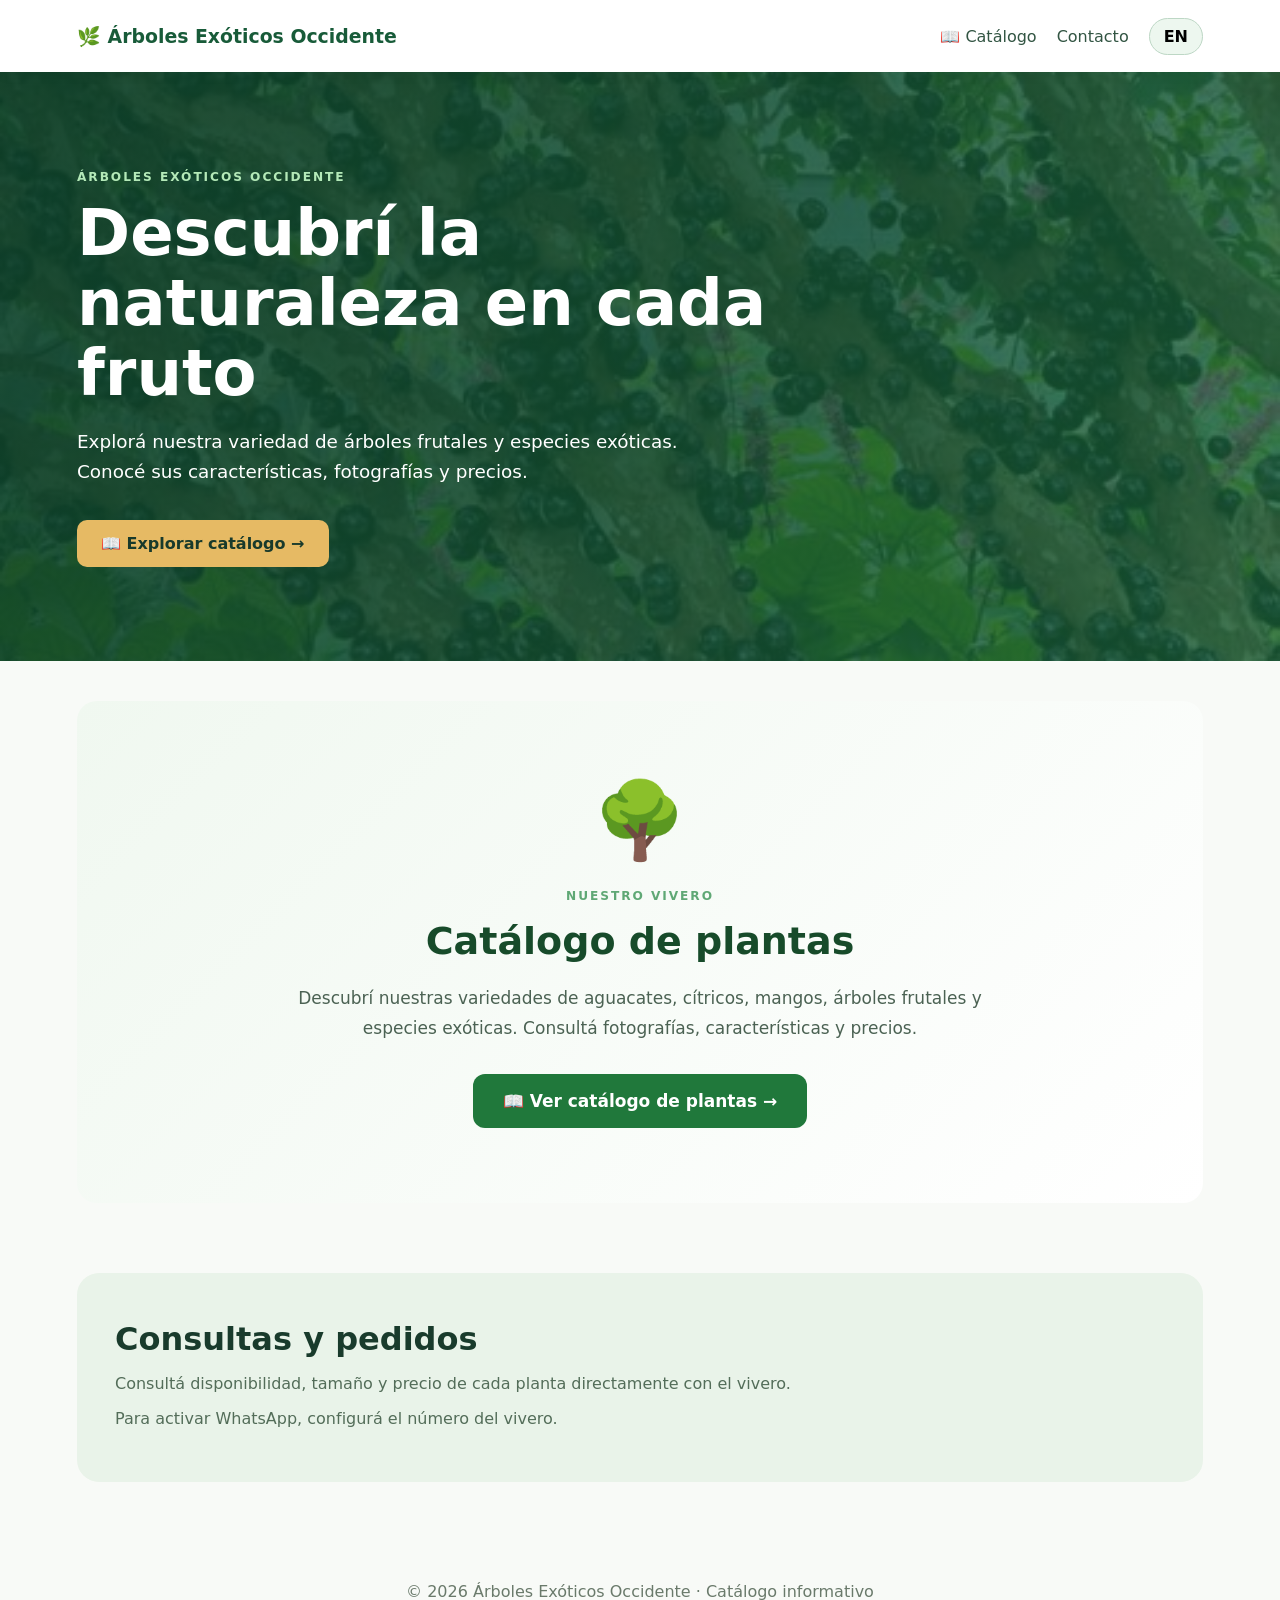
==== index.html @ 86003fa2 "Actualizar inicio con acceso al catalogo y mejorar fotografias" ====
<!doctype html>
<html lang="es">

<head>
    <meta charset="utf-8">
    <meta name="viewport" content="width=device-width, initial-scale=1">

    <meta name="description"
          content="Árboles Exóticos Occidente. Vivero de árboles frutales y especies exóticas.">

    <title>Árboles Exóticos Occidente</title>

    <link rel="stylesheet" href="styles.css">
</head>

<body>

    <!-- ENCABEZADO -->
    <header>
        <div class="nav">

            <a class="brand" href="index.html">
                🌿 Árboles Exóticos Occidente
            </a>

            <nav>
                <a href="Catalogo/index.html"
                   data-es="📖 Catálogo"
                   data-en="📖 Catalog">
                    📖 Catálogo
                </a>

                <a href="#contacto"
                   data-es="Contacto"
                   data-en="Contact">
                    Contacto
                </a>

                <button id="lang"
                        type="button"
                        aria-label="Cambiar idioma">
                    EN
                </button>
            </nav>

        </div>
    </header>

    <!-- PRESENTACIÓN -->
    <section class="hero">
        <div class="wrap">

            <span class="eyebrow">
                ÁRBOLES EXÓTICOS OCCIDENTE
            </span>

            <h1 id="hero-title">
                Descubrí la naturaleza en cada fruto
            </h1>

            <p id="hero-desc">
                Explorá nuestra variedad de árboles frutales
                y especies exóticas. Conocé sus características,
                fotografías y precios.
            </p>

            <a href="Catalogo/index.html"
               class="primary"
               id="explore">
                📖 Explorar catálogo →
            </a>

        </div>
    </section>

    <main class="wrap">

        <!-- ACCESO AL CATÁLOGO -->
        <section id="catalogo" class="catalogo-acceso">

            <div class="catalogo-acceso-contenido">

                <div class="catalogo-icono">
                    🌳
                </div>

                <span class="eyebrow" id="sectiontag">
                    NUESTRO VIVERO
                </span>

                <h2 id="catalog-title">
                    Catálogo de plantas
                </h2>

                <p id="intro">
                    Descubrí nuestras variedades de aguacates,
                    cítricos, mangos, árboles frutales y especies
                    exóticas. Consultá fotografías, características
                    y precios.
                </p>

                <a href="Catalogo/index.html"
                   class="boton-catalogo"
                   id="catalog-link">
                    📖 Ver catálogo de plantas →
                </a>

            </div>

        </section>

        <!-- CONTACTO -->
        <section class="about" id="contacto">

            <h2 id="contact-title">
                Consultas y pedidos
            </h2>

            <p id="contact-text">
                Consultá disponibilidad, tamaño y precio
                de cada planta directamente con el vivero.
            </p>

            <p id="contact-note">
                Para activar WhatsApp, configurá
                el número del vivero.
            </p>

        </section>

    </main>

    <!-- PIE DE PÁGINA -->
    <footer>
        © <span id="year"></span>
        Árboles Exóticos Occidente ·
        <span id="footer-text">
            Catálogo informativo
        </span>
    </footer>

    <!-- IDIOMA Y AÑO -->
    <script>
        let idioma = "es";

        const traducciones = {
            es: {
                hero: "Descubrí la naturaleza en cada fruto",
                descripcion: "Explorá nuestra variedad de árboles frutales y especies exóticas. Conocé sus características, fotografías y precios.",
                explorar: "📖 Explorar catálogo →",
                etiqueta: "NUESTRO VIVERO",
                catalogo: "Catálogo de plantas",
                intro: "Descubrí nuestras variedades de aguacates, cítricos, mangos, árboles frutales y especies exóticas. Consultá fotografías, características y precios.",
                boton: "📖 Ver catálogo de plantas →",
                contacto: "Consultas y pedidos",
                contactoTexto: "Consultá disponibilidad, tamaño y precio de cada planta directamente con el vivero.",
                nota: "Para activar WhatsApp, configurá el número del vivero.",
                footer: "Catálogo informativo"
            },

            en: {
                hero: "Discover nature in every fruit",
                descripcion: "Explore our variety of fruit trees and exotic species. Discover their characteristics, photographs and prices.",
                explorar: "📖 Explore catalog →",
                etiqueta: "OUR NURSERY",
                catalogo: "Plant catalog",
                intro: "Discover our varieties of avocados, citrus fruits, mangoes, fruit trees and exotic species. Explore photographs, characteristics and prices.",
                boton: "📖 View plant catalog →",
                contacto: "Inquiries and orders",
                contactoTexto: "Ask the nursery directly about plant availability, size and price.",
                nota: "To enable WhatsApp, configure the nursery phone number.",
                footer: "Informational catalog"
            }
        };

        document.getElementById("year").textContent =
            new Date().getFullYear();

        document.getElementById("lang").addEventListener(
            "click",
            function () {

                idioma = idioma === "es" ? "en" : "es";

                const t = traducciones[idioma];

                document.documentElement.lang = idioma;

                document.getElementById("hero-title").textContent = t.hero;
                document.getElementById("hero-desc").textContent = t.descripcion;
                document.getElementById("explore").textContent = t.explorar;
                document.getElementById("sectiontag").textContent = t.etiqueta;
                document.getElementById("catalog-title").textContent = t.catalogo;
                document.getElementById("intro").textContent = t.intro;
                document.getElementById("catalog-link").textContent = t.boton;
                document.getElementById("contact-title").textContent = t.contacto;
                document.getElementById("contact-text").textContent = t.contactoTexto;
                document.getElementById("contact-note").textContent = t.nota;
                document.getElementById("footer-text").textContent = t.footer;

                document.querySelectorAll("[data-es][data-en]").forEach(
                    elemento => {
                        elemento.textContent =
                            elemento.getAttribute("data-" + idioma);
                    }
                );

                this.textContent = idioma === "es" ? "EN" : "ES";
            }
        );
    </script>

</body>
</html>
---- styles.css ----
* {
    box-sizing: border-box
}

html {
    scroll-behavior: smooth
}

body {
    margin: 0;
    font-family: system-ui, -apple-system, Segoe UI, sans-serif;
    color: #193b2c;
    background: #f8faf7
}

header {
    background: #fff;
    position: sticky;
    top: 0;
    z-index: 5;
    box-shadow: 0 2px 12px #183a2b12
}

.wrap,
.nav {
    max-width: 1170px;
    margin: auto;
    padding: 0 22px
}

.nav {
    min-height: 72px;
    display: flex;
    align-items: center;
    justify-content: space-between;
    gap: 16px
}

.brand {
    font-size: 1.18rem;
    font-weight: 800;
    color: #185b39;
    text-decoration: none
}

nav {
    display: flex;
    gap: 20px;
    align-items: center
}

nav a {
    color: #325543;
    text-decoration: none
}

button,
select,
input {
    font: inherit
}

button {
    cursor: pointer
}

#lang {
    border: 1px solid #bdd7c5;
    border-radius: 20px;
    background: #edf7ef;
    padding: 8px 14px;
    font-weight: 700
}

.hero {
    background: linear-gradient(105deg, #0e422aeb, #195f38c9), url('imagenes/planta-052.jpg') center/cover;
    color: white;
    padding: 94px 0
}

.eyebrow {
    letter-spacing: .16em;
    font-size: .76rem;
    font-weight: 800;
    color: #5fa875
}

.hero .eyebrow {
    color: #b4e9b8
}

h1 {
    font-size: clamp(2.2rem, 5vw, 4.2rem);
    max-width: 750px;
    line-height: 1.09;
    margin: 14px 0
}

h2 {
    font-size: 2rem;
    margin: 9px 0
}

.hero p {
    font-size: 1.15rem;
    max-width: 640px;
    line-height: 1.65
}

.primary {
    display: inline-block;
    background: #e6ba64;
    color: #183a2b;
    padding: 14px 24px;
    border-radius: 10px;
    text-decoration: none;
    font-weight: 800;
    margin-top: 14px
}

main section {
    padding-top: 65px
}

.sectionhead {
    display: flex;
    align-items: end;
    justify-content: space-between;
    gap: 20px
}

.sectionhead p {
    color: #5c6e60;
    max-width: 730px
}

#count {
    color: #26794a
}

.filters {
    display: flex;
    gap: 12px;
    margin: 22px 0 30px
}

.filters input {
    flex: 1;
    min-width: 0
}

.filters input,
.filters select {
    padding: 14px;
    border: 1px solid #d3ded4;
    border-radius: 10px;
    background: white
}

.grid {
    display: grid;
    grid-template-columns: repeat(auto-fill, minmax(225px, 1fr));
    gap: 22px
}

.plant {
    border: 1px solid #e3eae2;
    border-radius: 16px;
    background: white;
    overflow: hidden;
    box-shadow: 0 4px 16px #153c2710;
    display: flex;
    flex-direction: column
}

.plant img {
    width: 100%;
    aspect-ratio: 1/1;
    object-fit: cover
}

.plant-body {
    padding: 18px;
    flex: 1;
    display: flex;
    flex-direction: column
}

.plant h3 {
    font-size: 1.12rem;
    margin: 0 0 6px
}

.muted {
    color: #6a796d;
    font-size: .91rem
}

.latin {
    font-style: italic;
    color: #51735e;
    font-size: .86rem;
    margin: 7px 0
}

.plant button {
    margin-top: auto;
    background: #1d6b41;
    color: white;
    border: 0;
    border-radius: 9px;
    padding: 11px;
    font-weight: 700
}

.about {
    background: #e9f3e9;
    border-radius: 22px;
    margin: 70px 0;
    padding: 38px !important
}

.about p {
    max-width: 690px;
    color: #536d59
}

footer {
    text-align: center;
    padding: 30px;
    color: #6a7a6b
}

dialog {
    border: 0;
    border-radius: 20px;
    max-width: 650px;
    width: calc(100% - 30px);
    max-height: 88vh;
    overflow: auto;
    box-shadow: 0 20px 80px #0005;
    padding: 24px
}

dialog::backdrop {
    background: #071c12a9
}

.close {
    float: right;
    border: 0;
    background: #e9f1e9;
    border-radius: 50%;
    font-size: 24px;
    width: 36px;
    height: 36px
}

#detail-content img {
    width: 100%;
    max-height: 310px;
    object-fit: contain;
    border-radius: 12px
}

.detail-section {
    border-top: 1px solid #e0e8df;
    margin-top: 16px;
    padding-top: 12px;
    line-height: 1.6
}

@media(max-width:600px) {
    .nav {
        flex-wrap: wrap;
        padding: 14px 18px
    }

    .brand {
        font-size: 1rem
    }

    nav {
        gap: 12px
    }

    .hero {
        padding: 70px 0
    }

    .sectionhead {
        display: block
    }

    .filters {
        flex-direction: column
    }

    .grid {
        grid-template-columns: repeat(2, minmax(0, 1fr));
        gap: 12px
    }

    .plant-body {
        padding: 12px
    }

    .plant h3 {
        font-size: 1rem
    }
}

/* V2: resumen visible y tarjeta con acción accesible */
.plant-summary {
    color: #445d4d;
    line-height: 1.5;
    font-size: .9rem;
    margin: 9px 0 18px;
    display: -webkit-box;
    -webkit-line-clamp: 3;
    -webkit-box-orient: vertical;
    overflow: hidden;
    flex: 1
}

.plant button {
    cursor: pointer
}

.plant button:hover,
.plant button:focus-visible {
    background: #12512f;
    outline-offset: 3px
}

#detail-content>p {
    line-height: 1.6
}

#detail-content .primary {
    margin-top: 12px
}
/* Selector de categorías */
.filters select {
    width: 100%;
    min-width: 220px;
    height: 52px;
    padding: 12px 16px;
    border: 1px solid #cbd8ce;
    border-radius: 10px;
    background-color: #ffffff;
    color: #173b28;
    font-size: 15px;
    cursor: pointer;
    box-sizing: border-box;
}

.plant .foto {
    display: block;
    object-fit: contain;
    object-position: center;
    background-color: #eaf2e8;
}

.plant .sin-foto {
    display: flex;
    align-items: center;
    justify-content: center;
    background-color: #eaf2e8;
    color: #246b45;
}

.plant .sin-foto[hidden] {
    display: none;
}
/* Fotografías de la página principal */
.plant > .foto,
.plant > .sin-foto {
    width: 100%;
    height: 260px;
    box-sizing: border-box;
}

.plant > .foto {
    display: block;
    object-fit: contain;
    object-position: center;
    background-color: #eaf2e8;
}

.plant > .sin-foto {
    display: flex;
    align-items: center;
    justify-content: center;
    background-color: #eaf2e8;
    color: #246b45;
    text-align: center;
}

.plant > .sin-foto[hidden] {
    display: none;
}
/* ==================================
   BUSCADOR Y FILTRO DE CATEGORÍAS
   ================================== */

.filters {
    display: grid;
    grid-template-columns: minmax(0, 2fr) minmax(220px, 1fr);
    gap: 15px;
    align-items: center;
    width: 100%;
    margin: 25px 0 30px;
}

.filters input,
.filters select {
    width: 100%;
    min-width: 0;
    height: 52px;
    padding: 12px 16px;
    border: 1px solid #cbd8ce;
    border-radius: 10px;
    background: #ffffff;
    color: #173b28;
    font-size: 15px;
    box-sizing: border-box;
}

.filters input:focus,
.filters select:focus {
    outline: 2px solid #217346;
    outline-offset: 2px;
}

/* Adaptación para celulares */
@media (max-width: 650px) {
    .filters {
        grid-template-columns: 1fr;
    }
}

/* =====================================
   ACCESO AL CATÁLOGO
===================================== */

.catalogo-acceso {
    padding: 75px 20px;
    text-align: center;
    background: linear-gradient(
        135deg,
        #f0f8f0,
        #ffffff
    );
    border-radius: 20px;
    margin: 40px 0;
}

.catalogo-acceso-contenido {
    max-width: 720px;
    margin: auto;
}

.catalogo-icono {
    font-size: 75px;
    margin-bottom: 20px;
}

.catalogo-acceso h2 {
    color: #174b2a;
    font-size: clamp(28px, 4vw, 38px);
    margin: 15px 0 20px;
}

.catalogo-acceso p {
    font-size: 17px;
    line-height: 1.8;
    color: #4b6253;
    margin-bottom: 30px;
}

.boton-catalogo {
    display: inline-flex;
    align-items: center;
    justify-content: center;
    padding: 17px 30px;
    background: #20783b;
    color: white;
    font-weight: bold;
    font-size: 17px;
    text-decoration: none;
    border-radius: 12px;
    transition: 0.2s;
}

.boton-catalogo:hover {
    background: #145a2b;
    transform: translateY(-3px);
}

@media (max-width: 600px) {
    .catalogo-acceso {
        padding: 50px 15px;
    }

    .boton-catalogo {
        width: 100%;
        box-sizing: border-box;
    }
}
/* Mejoras de accesibilidad */

.boton-catalogo:focus-visible,
.primary:focus-visible,
nav a:focus-visible {
    outline: 3px solid #e6ba64;
    outline-offset: 4px;
}

/* Menú adaptable a celulares */

@media (max-width: 600px) {
    nav {
        flex-wrap: wrap;
        justify-content: center;
    }

    .catalogo-icono {
        font-size: 60px;
    }
}
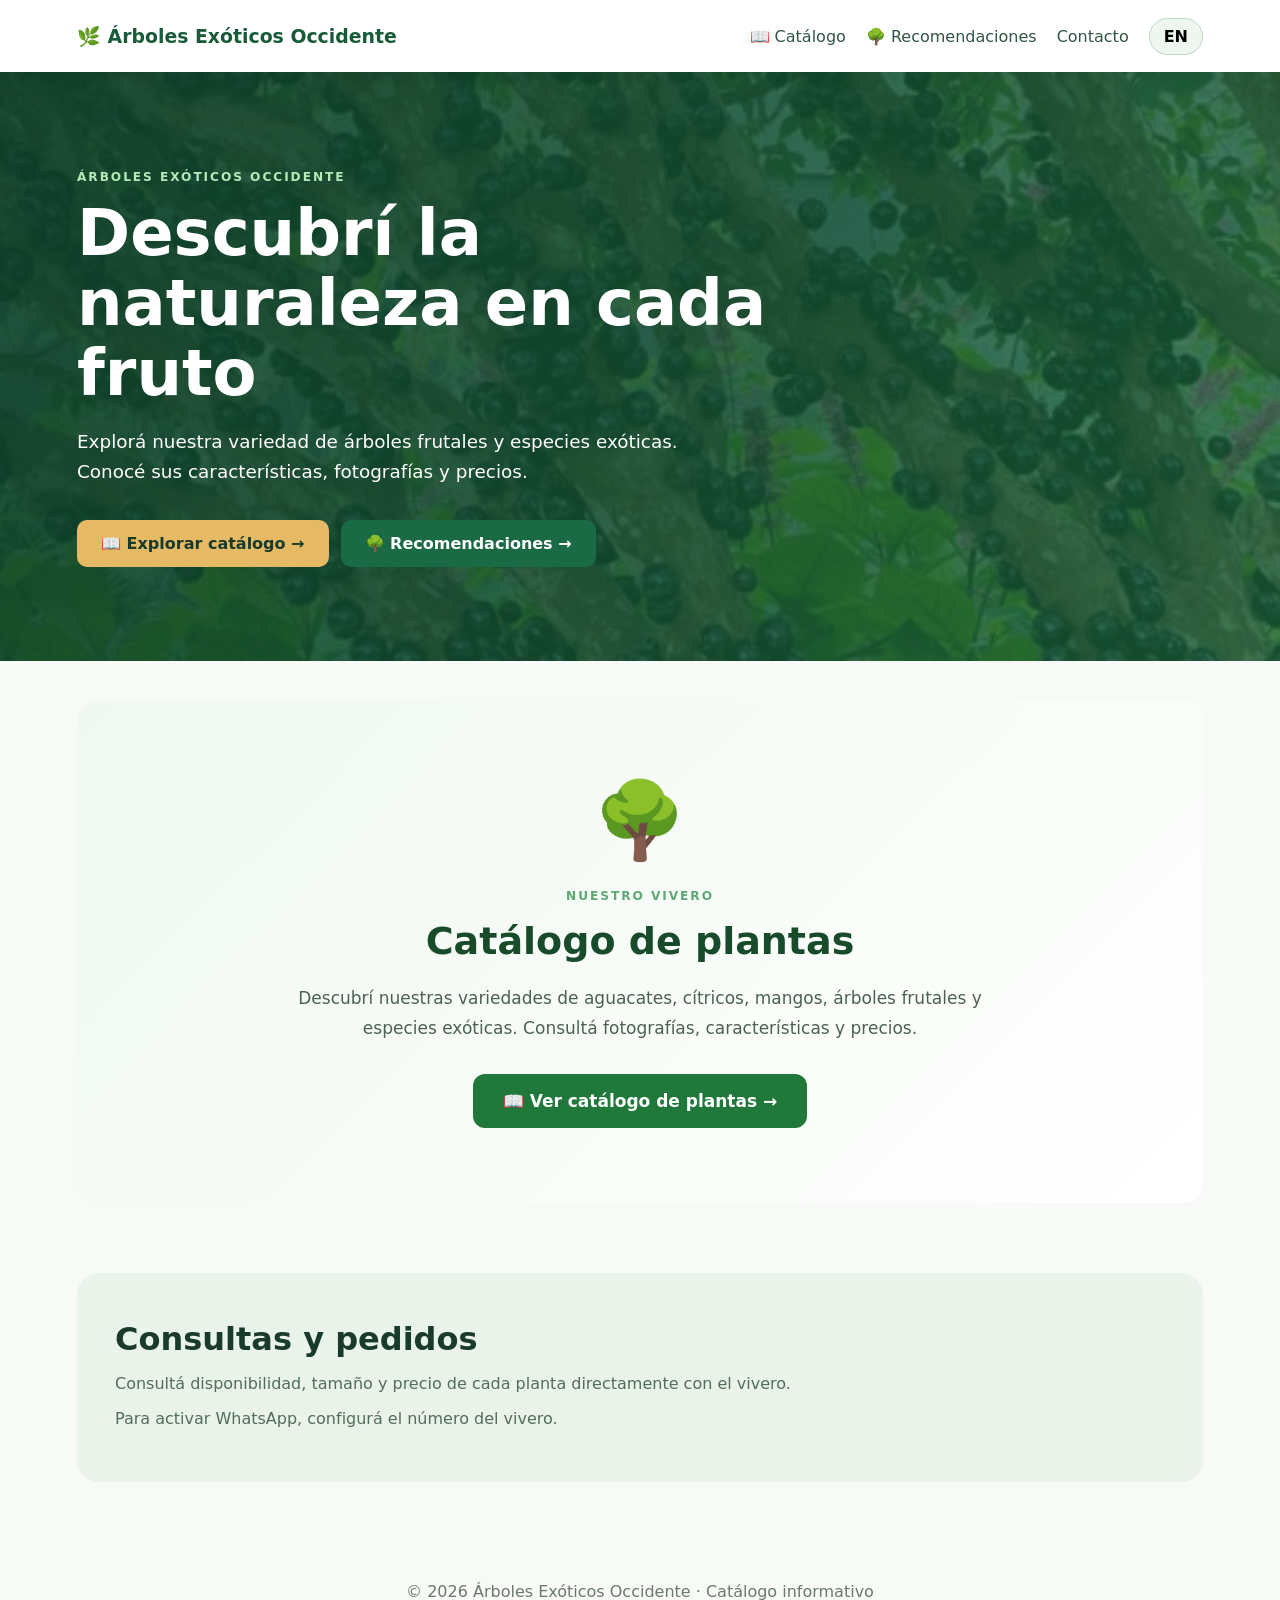
==== commit a361e741: "actualizacion de boton recomendaciones" ====
--- a/index.html
+++ b/index.html
@@ -31,7 +31,15 @@
                     📖 Catálogo
                 </a>
 
-                <a href="#contacto"
+                <a href="Catalogo/index.html?seccion=recomendaciones"
+                   data-es="🌳 Recomendaciones"
+                   data-en="🌳 Recommendations">
+                    🌳 Recomendaciones
+                </a>
+
+                <a id="contact-link" href="https://wa.me/50685574977"
+                   target="_blank"
+                   rel="noopener noreferrer"
                    data-es="Contacto"
                    data-en="Contact">
                     Contacto
@@ -65,11 +73,18 @@
                 fotografías y precios.
             </p>
 
-            <a href="Catalogo/index.html"
-               class="primary"
-               id="explore">
-                📖 Explorar catálogo →
-            </a>
+            <div class="hero-actions">
+                <a href="Catalogo/index.html"
+                   class="primary"
+                   id="explore">
+                    📖 Explorar catálogo →
+                </a>
+                <a href="Catalogo/index.html?seccion=recomendaciones"
+                   class="primary recommendations-primary"
+                   id="recommendations">
+                    🌳 Recomendaciones →
+                </a>
+            </div>
 
         </div>
     </section>
@@ -141,21 +156,33 @@
     </footer>
 
     <!-- IDIOMA Y AÑO -->
+    <script src="whatsapp-config.js"></script>
     <script>
         let idioma = "es";
+        const mensajeContacto = {
+            es: "🌳 Hola, buenas. Me gustaría recibir información sobre los árboles disponibles en Árboles Exóticos Occidente.",
+            en: "🌳 Hello, I would like to receive information about the trees available at Árboles Exóticos Occidente."
+        };
+        const contacto = document.getElementById("contact-link");
+
+        contacto.addEventListener("click", function () {
+            const mensaje = encodeURIComponent(mensajeContacto[idioma]);
+            this.href = `https://wa.me/${window.VIVERO_WHATSAPP}?text=${mensaje}`;
+        });
 
         const traducciones = {
             es: {
                 hero: "Descubrí la naturaleza en cada fruto",
                 descripcion: "Explorá nuestra variedad de árboles frutales y especies exóticas. Conocé sus características, fotografías y precios.",
                 explorar: "📖 Explorar catálogo →",
+                recomendaciones: "🌳 Recomendaciones →",
                 etiqueta: "NUESTRO VIVERO",
                 catalogo: "Catálogo de plantas",
                 intro: "Descubrí nuestras variedades de aguacates, cítricos, mangos, árboles frutales y especies exóticas. Consultá fotografías, características y precios.",
                 boton: "📖 Ver catálogo de plantas →",
                 contacto: "Consultas y pedidos",
                 contactoTexto: "Consultá disponibilidad, tamaño y precio de cada planta directamente con el vivero.",
-                nota: "Para activar WhatsApp, configurá el número del vivero.",
+                nota: "Para activar notificaciones, configurá el número del vivero, click en contacto menu principal.",
                 footer: "Catálogo informativo"
             },
 
@@ -163,6 +190,7 @@
                 hero: "Discover nature in every fruit",
                 descripcion: "Explore our variety of fruit trees and exotic species. Discover their characteristics, photographs and prices.",
                 explorar: "📖 Explore catalog →",
+                recomendaciones: "🌳 Recommendations →",
                 etiqueta: "OUR NURSERY",
                 catalogo: "Plant catalog",
                 intro: "Discover our varieties of avocados, citrus fruits, mangoes, fruit trees and exotic species. Explore photographs, characteristics and prices.",
@@ -190,6 +218,7 @@
                 document.getElementById("hero-title").textContent = t.hero;
                 document.getElementById("hero-desc").textContent = t.descripcion;
                 document.getElementById("explore").textContent = t.explorar;
+                document.getElementById("recommendations").textContent = t.recomendaciones;
                 document.getElementById("sectiontag").textContent = t.etiqueta;
                 document.getElementById("catalog-title").textContent = t.catalogo;
                 document.getElementById("intro").textContent = t.intro;
--- a/styles.css
+++ b/styles.css
@@ -46,12 +46,17 @@
 nav {
     display: flex;
     gap: 20px;
-    align-items: center
+    align-items: center;
+    flex-wrap: wrap
 }
 
 nav a {
     color: #325543;
     text-decoration: none
+}
+
+nav a:hover {
+    color: #185b39
 }
 
 button,
@@ -118,6 +123,26 @@
     margin-top: 14px
 }
 
+.primary:hover {
+    background: #f0ca78
+}
+
+.hero-actions {
+    display: flex;
+    flex-wrap: wrap;
+    gap: 12px;
+    align-items: center
+}
+
+.recommendations-primary {
+    background: #1b6a46;
+    color: white
+}
+
+.recommendations-primary:hover {
+    background: #23834c
+}
+
 main section {
     padding-top: 65px
 }
@@ -282,6 +307,15 @@
 
     nav {
         gap: 12px
+    }
+
+    .hero-actions {
+        align-items: stretch;
+        flex-direction: column
+    }
+
+    .hero-actions .primary {
+        text-align: center
     }
 
     .hero {
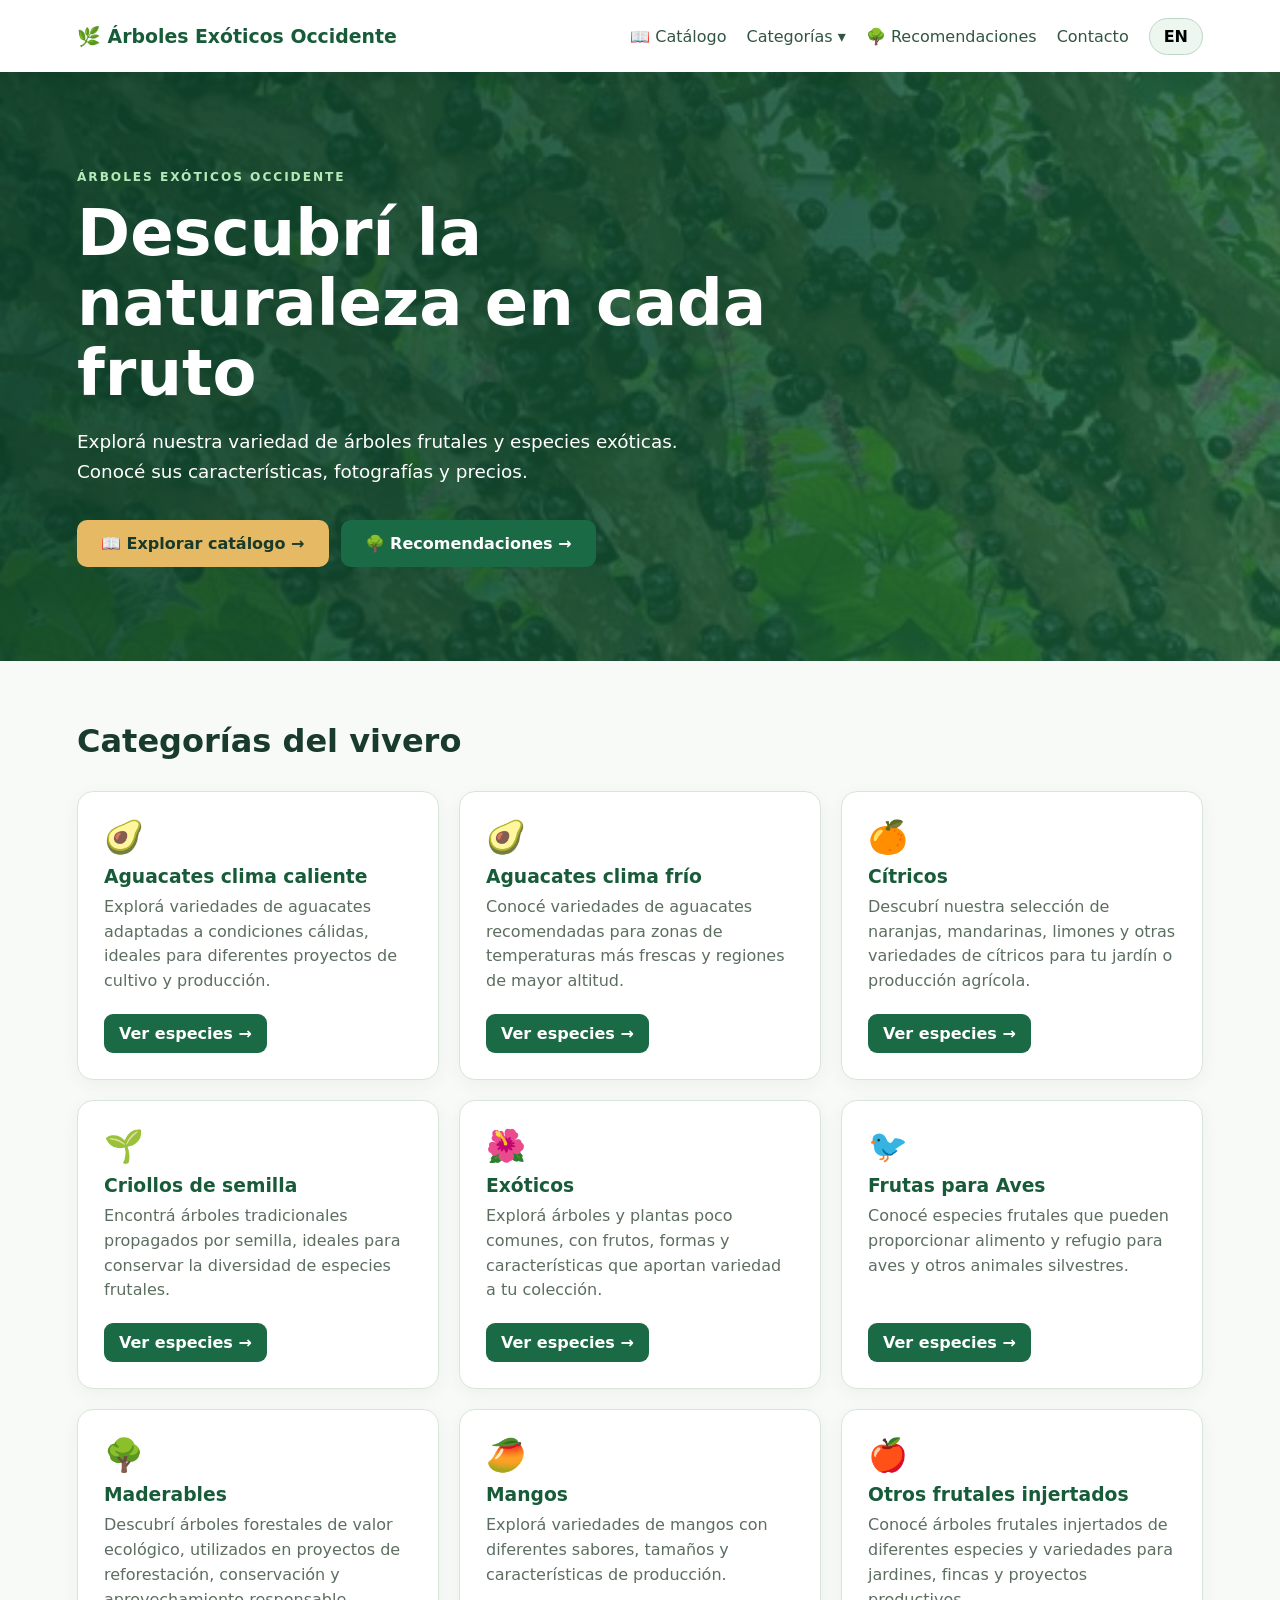
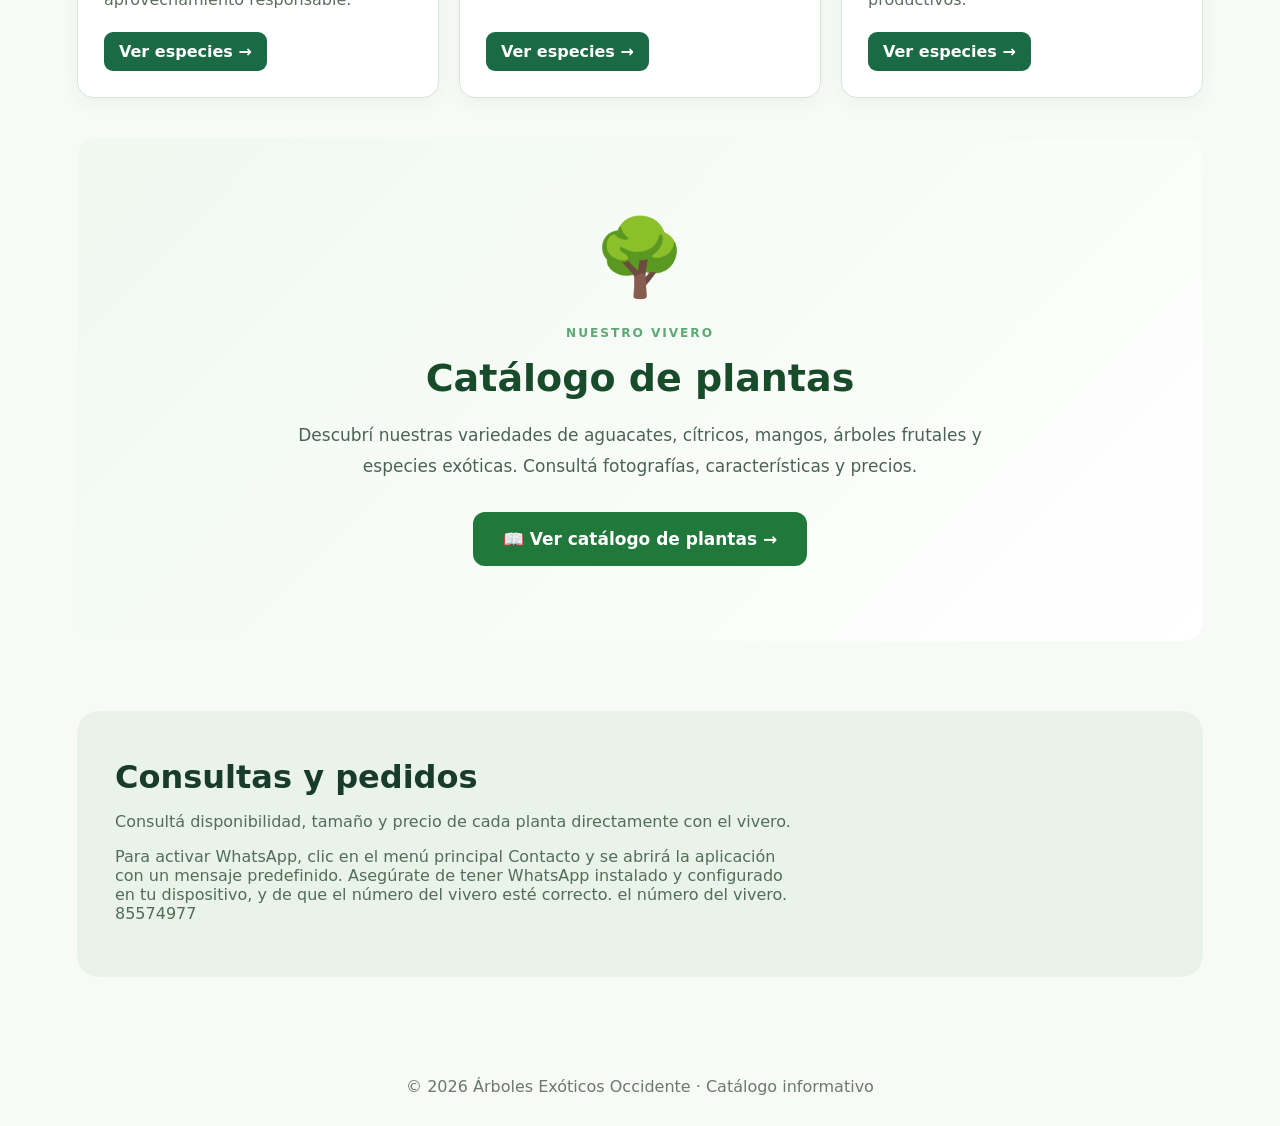
==== commit d343405c: "nuevas especies" ====
--- a/index.html
+++ b/index.html
@@ -30,6 +30,13 @@
                    data-en="📖 Catalog">
                     📖 Catálogo
                 </a>
+
+                <details class="menu-categorias">
+                    <summary id="categories-menu">Categorías ▾</summary>
+                    <div id="categories-list" class="categories-list">
+                        <a href="Catalogo/index.html" data-es="Todas las categorías" data-en="All categories">Todas las categorías</a>
+                    </div>
+                </details>
 
                 <a href="Catalogo/index.html?seccion=recomendaciones"
                    data-es="🌳 Recomendaciones"
@@ -89,6 +96,13 @@
         </div>
     </section>
 
+    <section class="categorias-destacadas wrap" aria-labelledby="categories-title">
+        <div class="sectionhead">
+            <h2 id="categories-title">Categorías del vivero</h2>
+        </div>
+        <div id="category-cards" class="category-cards"></div>
+    </section>
+
     <main class="wrap">
 
         <!-- ACCESO AL CATÁLOGO -->
@@ -138,8 +152,8 @@
             </p>
 
             <p id="contact-note">
-                Para activar WhatsApp, configurá
-                el número del vivero.
+                Para activar WhatsApp, clic en el menú principal Contacto y se abrirá la aplicación con un mensaje predefinido. Asegúrate de tener WhatsApp instalado y configurado en tu dispositivo, y de que el número del vivero esté correcto.
+                el número del vivero. 85574977
             </p>
 
         </section>
@@ -176,14 +190,30 @@
                 descripcion: "Explorá nuestra variedad de árboles frutales y especies exóticas. Conocé sus características, fotografías y precios.",
                 explorar: "📖 Explorar catálogo →",
                 recomendaciones: "🌳 Recomendaciones →",
+                categorias: "Categorías ▾",
+                todasCategorias: "Todas las categorías",
+                categoriasVivero: "Categorías del vivero",
+                verEspecies: "Ver especies →",
+                descripcionGenerica: "Descubrí especies seleccionadas de nuestro vivero para jardines, fincas y proyectos productivos.",
+                categorias: {
+                    "Aguacates clima caliente": ["🥑", "Aguacates clima caliente", "Explorá variedades de aguacates adaptadas a condiciones cálidas, ideales para diferentes proyectos de cultivo y producción."],
+                    "Aguacates clima frío": ["🥑", "Aguacates clima frío", "Conocé variedades de aguacates recomendadas para zonas de temperaturas más frescas y regiones de mayor altitud."],
+                    "Cítricos": ["🍊", "Cítricos", "Descubrí nuestra selección de naranjas, mandarinas, limones y otras variedades de cítricos para tu jardín o producción agrícola."],
+                    "Criollos de semilla": ["🌱", "Criollos de semilla", "Encontrá árboles tradicionales propagados por semilla, ideales para conservar la diversidad de especies frutales."],
+                    "Exóticos": ["🌺", "Exóticos", "Explorá árboles y plantas poco comunes, con frutos, formas y características que aportan variedad a tu colección."],
+                    "Frutas para Aves": ["🐦", "Frutas para Aves", "Conocé especies frutales que pueden proporcionar alimento y refugio para aves y otros animales silvestres."],
+                    "Maderables": ["🌳", "Maderables", "Descubrí árboles forestales de valor ecológico, utilizados en proyectos de reforestación, conservación y aprovechamiento responsable."],
+                    "Mangos": ["🥭", "Mangos", "Explorá variedades de mangos con diferentes sabores, tamaños y características de producción."],
+                    "Otros frutales injertados": ["🍎", "Otros frutales injertados", "Conocé árboles frutales injertados de diferentes especies y variedades para jardines, fincas y proyectos productivos."]
+                },
                 etiqueta: "NUESTRO VIVERO",
                 catalogo: "Catálogo de plantas",
                 intro: "Descubrí nuestras variedades de aguacates, cítricos, mangos, árboles frutales y especies exóticas. Consultá fotografías, características y precios.",
                 boton: "📖 Ver catálogo de plantas →",
                 contacto: "Consultas y pedidos",
                 contactoTexto: "Consultá disponibilidad, tamaño y precio de cada planta directamente con el vivero.",
-                nota: "Para activar notificaciones, configurá el número del vivero, click en contacto menu principal.",
-                footer: "Catálogo informativo"
+                nota: "Para activar notificaciones, clic  en el menú principal Contacto.",
+                footer: "Catálogo informativo "
             },
 
             en: {
@@ -191,6 +221,22 @@
                 descripcion: "Explore our variety of fruit trees and exotic species. Discover their characteristics, photographs and prices.",
                 explorar: "📖 Explore catalog →",
                 recomendaciones: "🌳 Recommendations →",
+                categorias: "Categories ▾",
+                todasCategorias: "All categories",
+                categoriasVivero: "Nursery Categories",
+                verEspecies: "View species →",
+                descripcionGenerica: "Discover selected nursery species for gardens, farms and productive projects.",
+                categorias: {
+                    "Aguacates clima caliente": ["🥑", "Warm-climate avocados", "Explore avocado varieties adapted to warm conditions for different growing and production projects."],
+                    "Aguacates clima frío": ["🥑", "Cool-climate avocados", "Learn about avocado varieties recommended for cooler temperatures and higher-altitude regions."],
+                    "Cítricos": ["🍊", "Citrus", "Discover our selection of oranges, mandarins, lemons and other citrus varieties for gardens or agricultural production."],
+                    "Criollos de semilla": ["🌱", "Seed-grown heirlooms", "Find traditional trees propagated from seed that help preserve fruit-tree diversity."],
+                    "Exóticos": ["🌺", "Exotic trees", "Explore uncommon trees and plants with fruits, forms and characteristics that add variety to your collection."],
+                    "Frutas para Aves": ["🐦", "Fruit Trees for Birds", "Learn about fruit-bearing species that may provide food and shelter for birds and other wildlife."],
+                    "Maderables": ["🌳", "Timber Trees", "Discover forest trees of ecological value for reforestation, conservation and responsible use."],
+                    "Mangos": ["🥭", "Mangoes", "Explore mango varieties with different flavors, sizes and production characteristics."],
+                    "Otros frutales injertados": ["🍎", "Other grafted fruit trees", "Learn about grafted fruit trees for gardens, farms and productive projects."]
+                },
                 etiqueta: "OUR NURSERY",
                 catalogo: "Plant catalog",
                 intro: "Discover our varieties of avocados, citrus fruits, mangoes, fruit trees and exotic species. Explore photographs, characteristics and prices.",
@@ -219,6 +265,9 @@
                 document.getElementById("hero-desc").textContent = t.descripcion;
                 document.getElementById("explore").textContent = t.explorar;
                 document.getElementById("recommendations").textContent = t.recomendaciones;
+                document.getElementById("categories-menu").textContent = t.categorias;
+                document.getElementById("categories-title").textContent = t.categoriasVivero;
+                renderCategoryCards(categoriasInventario);
                 document.getElementById("sectiontag").textContent = t.etiqueta;
                 document.getElementById("catalog-title").textContent = t.catalogo;
                 document.getElementById("intro").textContent = t.intro;
@@ -236,8 +285,82 @@
                 );
 
                 this.textContent = idioma === "es" ? "EN" : "ES";
+                cargarMenuCategorias();
             }
         );
+
+        let categoriasInventario = [];
+        const ordenCategorias = [
+            "Aguacates clima caliente",
+            "Aguacates clima frío",
+            "Cítricos",
+            "Criollos de semilla",
+            "Exóticos",
+            "Frutas para Aves",
+            "Maderables",
+            "Mangos",
+            "Otros frutales injertados"
+        ];
+        const normalizarCategoria = categoria => categoria
+            .replaceAll("Ã¡", "á")
+            .replaceAll("Ã©", "é")
+            .replaceAll("Ã­", "í")
+            .replaceAll("Ã³", "ó")
+            .replaceAll("Ãº", "ú")
+            .replaceAll("Ã±", "ñ");
+
+        function renderCategoryCards(categorias) {
+            const contenedor = document.getElementById("category-cards");
+            const t = traducciones[idioma];
+            contenedor.replaceChildren();
+            categorias.forEach(categoria => {
+                const clave = normalizarCategoria(categoria);
+                const datos = t.categorias[clave] || ["🌿", clave, t.descripcionGenerica];
+                const tarjeta = document.createElement("article");
+                tarjeta.className = "category-card";
+                tarjeta.innerHTML = `
+                    <div class="category-card-icon" aria-hidden="true">${datos[0]}</div>
+                    <h3>${datos[1]}</h3>
+                    <p>${datos[2]}</p>
+                    <a href="Catalogo/index.html?categoria=${encodeURIComponent(categoria)}" class="category-card-link">${t.verEspecies}</a>
+                `;
+                contenedor.append(tarjeta);
+            });
+        }
+
+        async function cargarMenuCategorias() {
+            const lista = document.getElementById("categories-list");
+            try {
+                const respuesta = await fetch("Inventario/inventario.json");
+                if (!respuesta.ok) throw new Error("No se pudo cargar las categorías");
+                const inventario = await respuesta.json();
+                categoriasInventario = [...new Set(inventario.map(item => item.categoria).filter(Boolean))]
+                    .sort((a, b) => {
+                        const posicionA = ordenCategorias.indexOf(normalizarCategoria(a));
+                        const posicionB = ordenCategorias.indexOf(normalizarCategoria(b));
+                        if (posicionA === -1 && posicionB === -1) return a.localeCompare(b, "es");
+                        if (posicionA === -1) return 1;
+                        if (posicionB === -1) return -1;
+                        return posicionA - posicionB;
+                    });
+                lista.replaceChildren();
+                const todas = document.createElement("a");
+                todas.href = "Catalogo/index.html";
+                todas.textContent = traducciones[idioma].todasCategorias;
+                lista.append(todas);
+                categoriasInventario.forEach(categoria => {
+                    const enlace = document.createElement("a");
+                    enlace.href = `Catalogo/index.html?categoria=${encodeURIComponent(categoria)}`;
+                    const clave = normalizarCategoria(categoria);
+                    enlace.textContent = (traducciones[idioma].categorias[clave] || [null, clave])[1];
+                    lista.append(enlace);
+                });
+                renderCategoryCards(categoriasInventario);
+            } catch (error) {
+                console.error("No se pudo cargar el menú de categorías:", error);
+            }
+        }
+        cargarMenuCategorias();
     </script>
 
 </body>
--- a/styles.css
+++ b/styles.css
@@ -57,6 +57,48 @@
 
 nav a:hover {
     color: #185b39
+}
+
+.menu-categorias {
+    position: relative;
+    color: #325543
+}
+
+.menu-categorias summary {
+    cursor: pointer;
+    list-style: none
+}
+
+.menu-categorias summary::-webkit-details-marker {
+    display: none
+}
+
+.menu-categorias summary:hover {
+    color: #185b39
+}
+
+.categories-list {
+    position: absolute;
+    top: calc(100% + 12px);
+    right: 0;
+    z-index: 10;
+    min-width: 220px;
+    padding: 8px;
+    border: 1px solid #d3ded4;
+    border-radius: 10px;
+    background: #fff;
+    box-shadow: 0 8px 24px #183a2b1f
+}
+
+.categories-list a {
+    display: block;
+    padding: 9px 11px;
+    border-radius: 7px;
+    white-space: nowrap
+}
+
+.categories-list a:hover {
+    background: #edf7ef
 }
 
 button,
@@ -143,6 +185,58 @@
     background: #23834c
 }
 
+.categorias-destacadas {
+    padding-top: 52px
+}
+
+.category-cards {
+    display: grid;
+    grid-template-columns: repeat(3, minmax(0, 1fr));
+    gap: 20px;
+    margin-top: 22px
+}
+
+.category-card {
+    display: flex;
+    flex-direction: column;
+    min-height: 245px;
+    padding: 26px;
+    border: 1px solid #d8e6d9;
+    border-radius: 16px;
+    background: #fff;
+    box-shadow: 0 5px 18px #183a2b0d
+}
+
+.category-card-icon {
+    font-size: 2rem
+}
+
+.category-card h3 {
+    margin: 10px 0 8px;
+    color: #185b39
+}
+
+.category-card p {
+    margin: 0 0 20px;
+    color: #5c6e60;
+    line-height: 1.55
+}
+
+.category-card-link {
+    align-self: flex-start;
+    margin-top: auto;
+    padding: 10px 15px;
+    border-radius: 9px;
+    background: #1b6a46;
+    color: #fff;
+    font-weight: 700;
+    text-decoration: none
+}
+
+.category-card-link:hover {
+    background: #23834c
+}
+
 main section {
     padding-top: 65px
 }
@@ -318,6 +412,15 @@
         text-align: center
     }
 
+    .category-cards {
+        grid-template-columns: 1fr
+    }
+
+    .categories-list {
+        right: auto;
+        left: 0
+    }
+
     .hero {
         padding: 70px 0
     }
@@ -341,6 +444,12 @@
 
     .plant h3 {
         font-size: 1rem
+    }
+}
+
+@media (min-width: 601px) and (max-width: 900px) {
+    .category-cards {
+        grid-template-columns: repeat(2, minmax(0, 1fr))
     }
 }
 
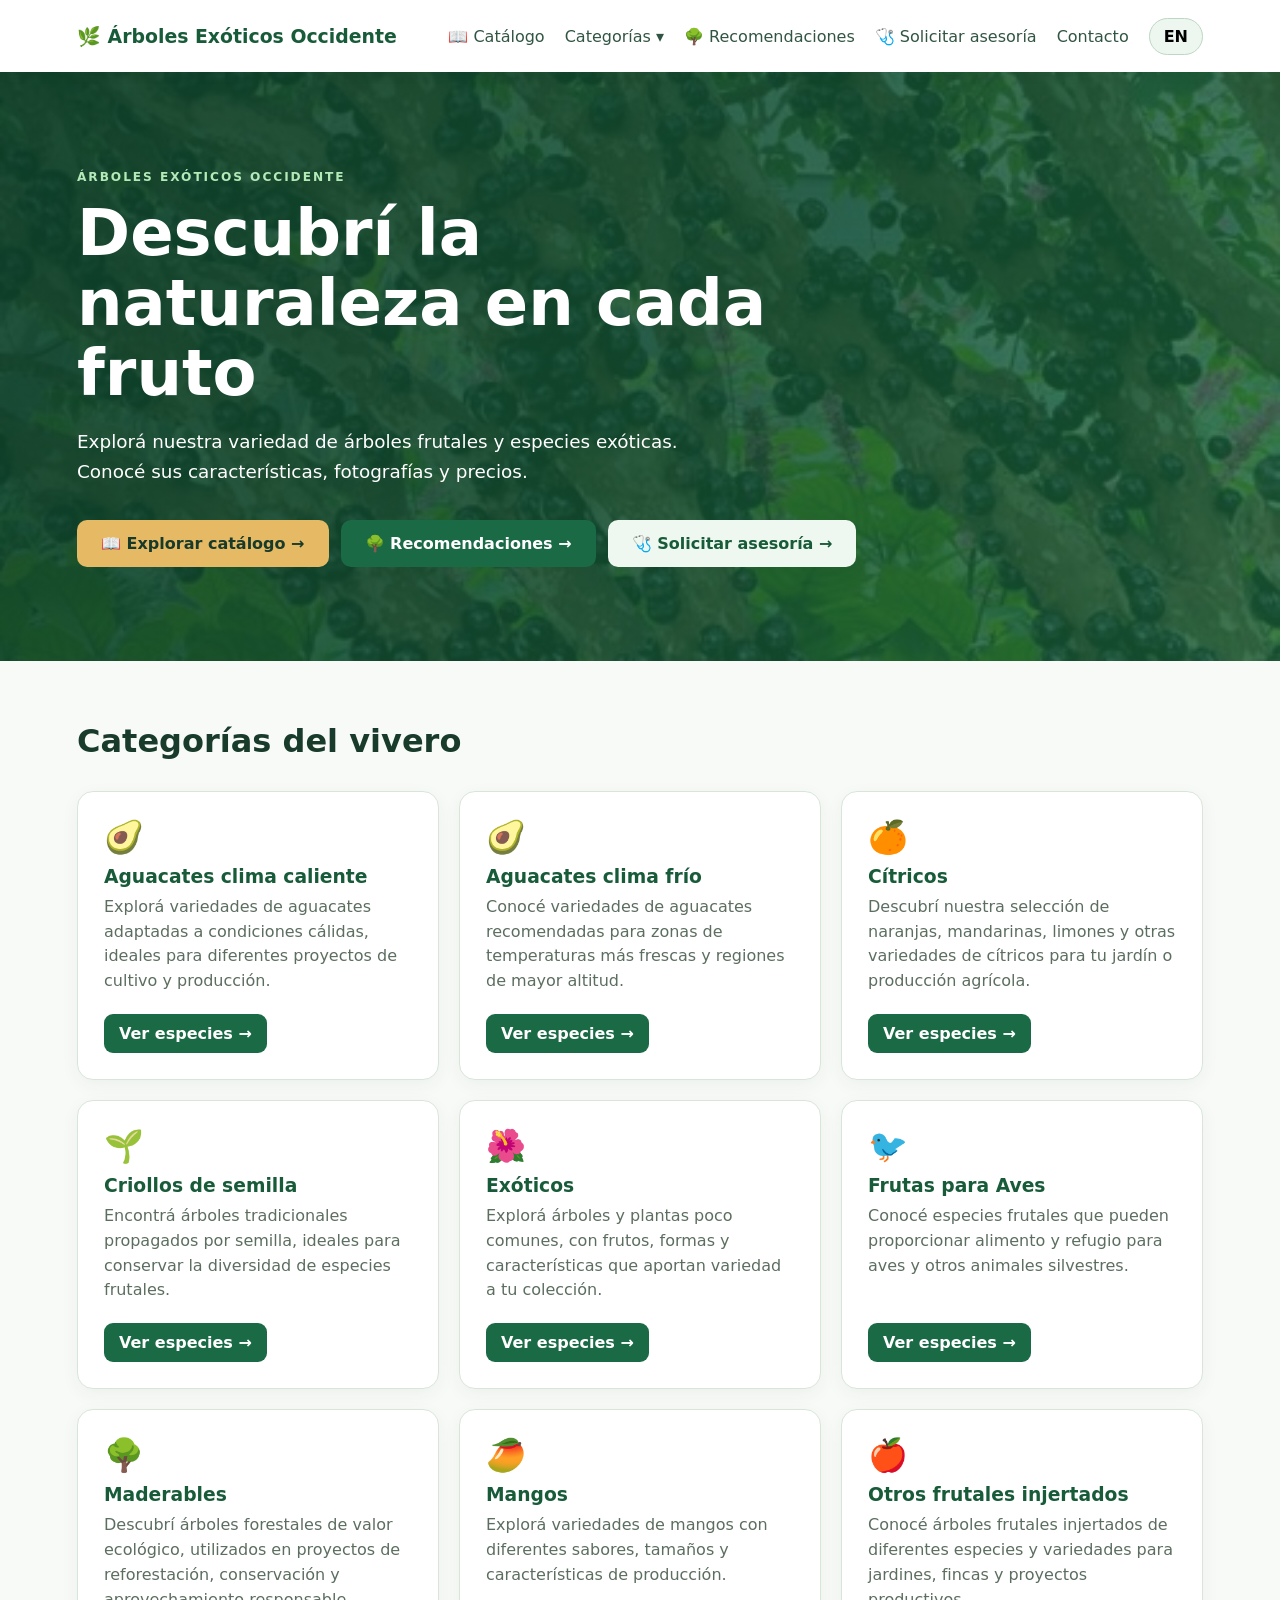
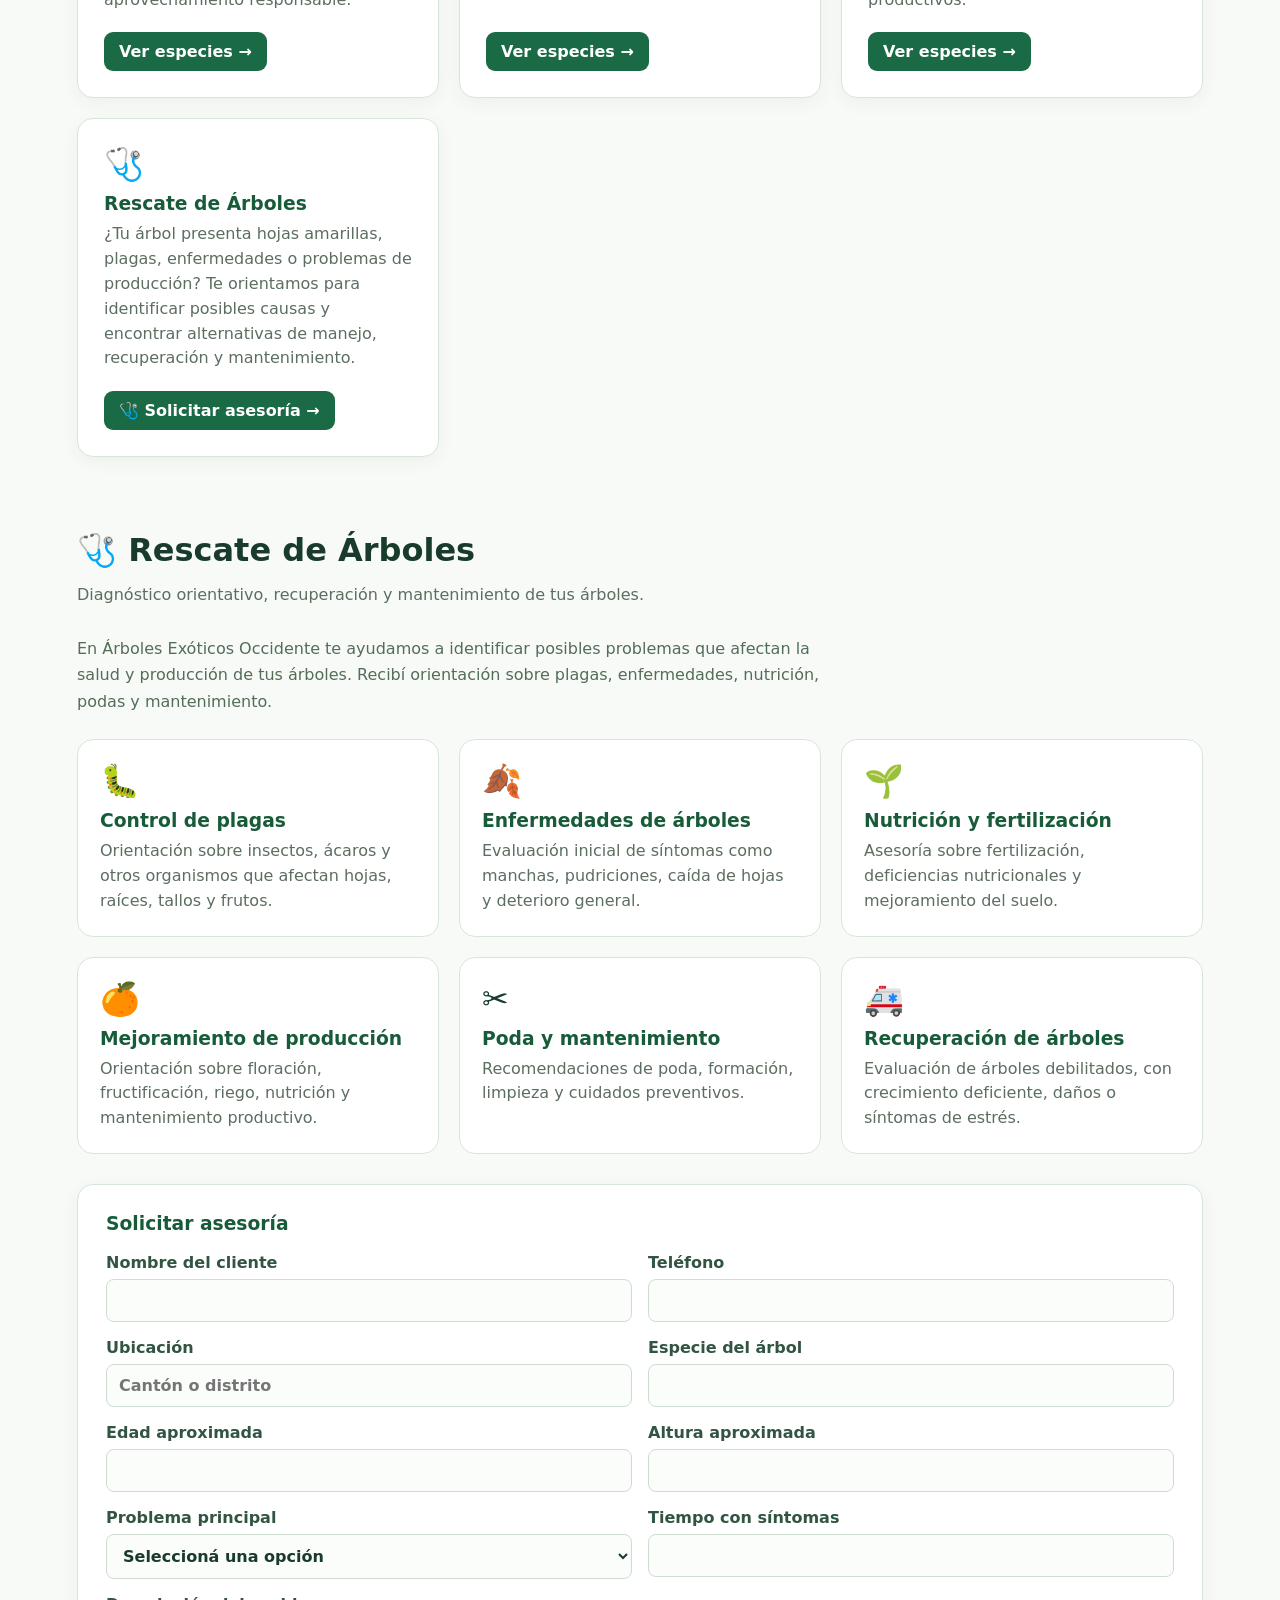
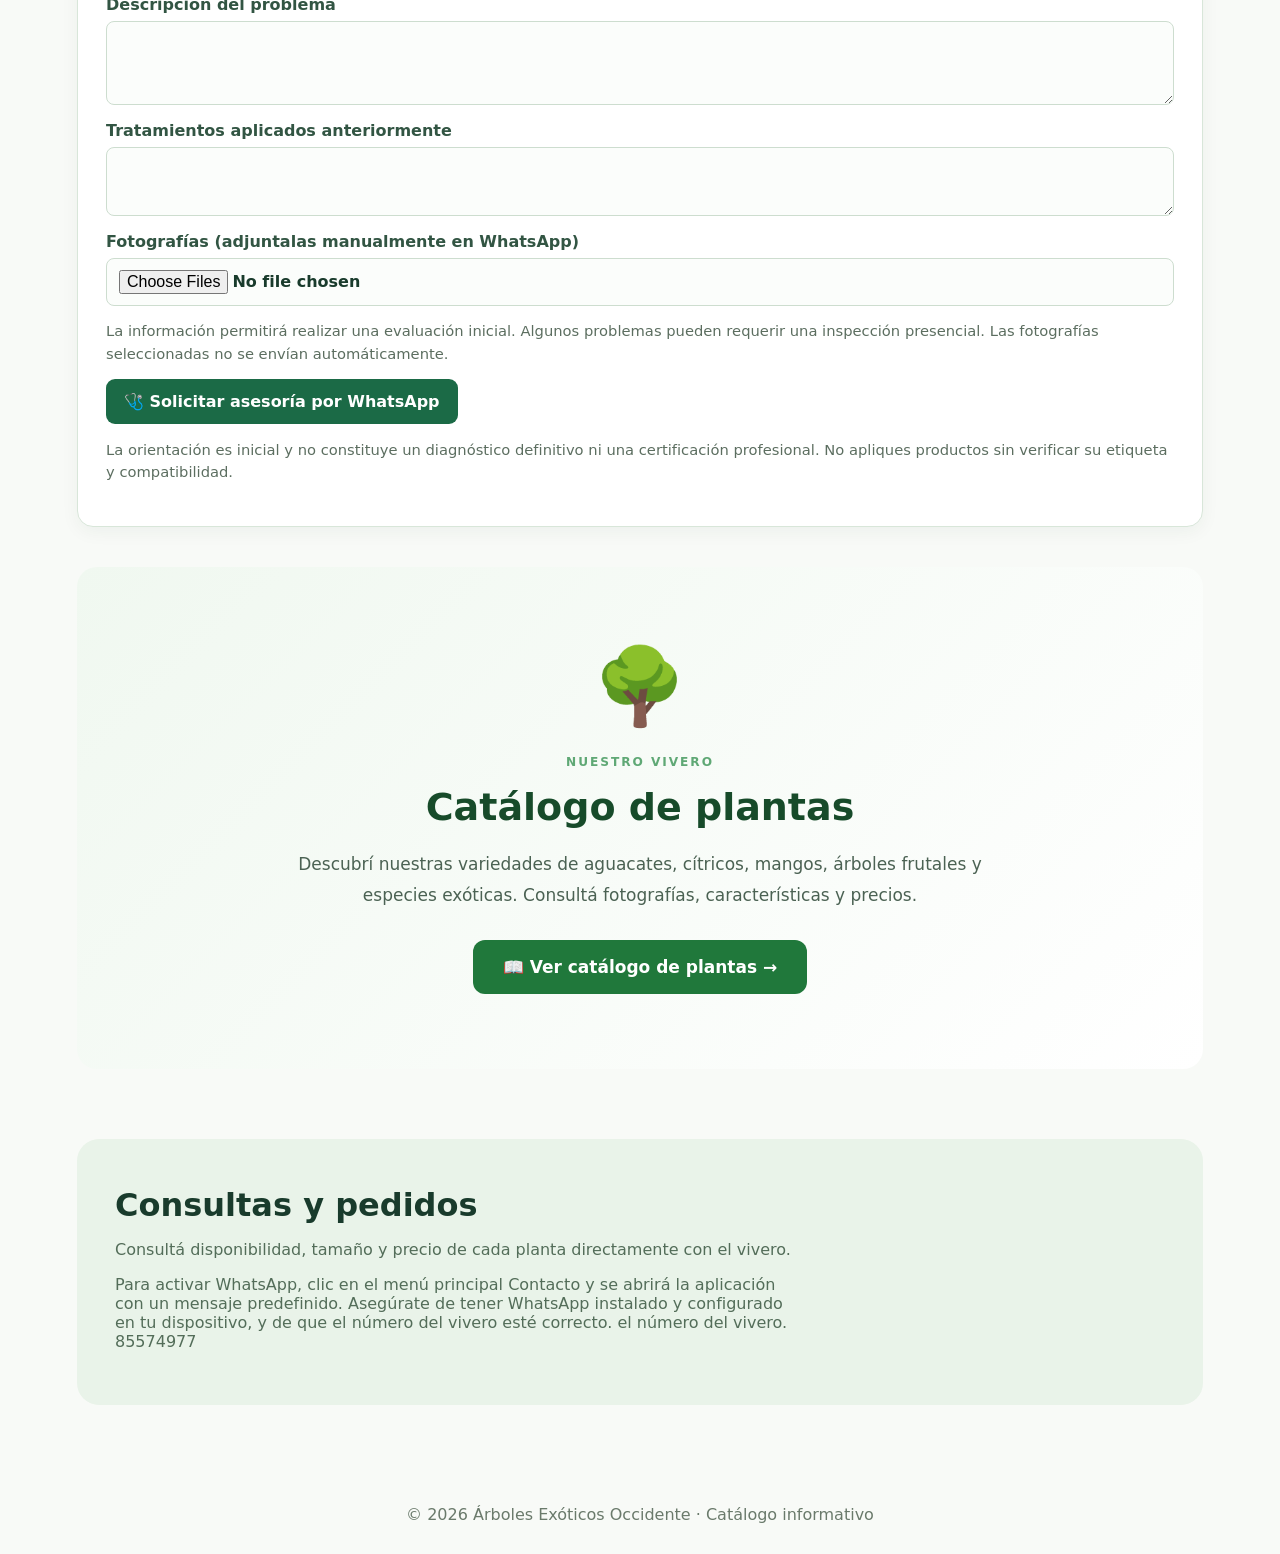
==== commit 9b1c5935: "nuevo boton asesoria" ====
--- a/index.html
+++ b/index.html
@@ -44,6 +44,13 @@
                     🌳 Recomendaciones
                 </a>
 
+                <a href="#rescate"
+                   id="rescue-nav"
+                   data-es="🩺 Solicitar asesoría"
+                   data-en="🩺 Request Advice">
+                    🩺 Solicitar asesoría
+                </a>
+
                 <a id="contact-link" href="https://wa.me/50685574977"
                    target="_blank"
                    rel="noopener noreferrer"
@@ -91,6 +98,11 @@
                    id="recommendations">
                     🌳 Recomendaciones →
                 </a>
+                <a href="#rescate"
+                   class="primary rescue-primary"
+                   id="request-advice">
+                    🩺 Solicitar asesoría →
+                </a>
             </div>
 
         </div>
@@ -101,6 +113,44 @@
             <h2 id="categories-title">Categorías del vivero</h2>
         </div>
         <div id="category-cards" class="category-cards"></div>
+    </section>
+
+    <section id="rescate" class="rescue-section wrap" aria-labelledby="rescue-title">
+        <div class="sectionhead">
+            <div>
+                <h2 id="rescue-title">🩺 Rescate de Árboles</h2>
+                <p id="rescue-subtitle">Diagnóstico orientativo, recuperación y mantenimiento de tus árboles.</p>
+            </div>
+        </div>
+        <p id="rescue-intro">En Árboles Exóticos Occidente te ayudamos a identificar posibles problemas que afectan la salud y producción de tus árboles. Recibí orientación sobre plagas, enfermedades, nutrición, podas y mantenimiento.</p>
+        <div id="rescue-services" class="rescue-services"></div>
+        <form id="rescue-form" class="rescue-form">
+            <h3 id="rescue-form-title">Solicitar asesoría</h3>
+            <div class="rescue-fields">
+                <label><span id="label-client-name">Nombre del cliente</span><input id="rescue-name" name="name" required></label>
+                <label><span id="label-phone">Teléfono</span><input id="rescue-phone" name="phone" type="tel" required></label>
+                <label><span id="label-location">Ubicación</span><input id="rescue-location" name="location" placeholder="Cantón o distrito"></label>
+                <label><span id="label-species">Especie del árbol</span><input id="rescue-species" name="species" required></label>
+                <label><span id="label-age">Edad aproximada</span><input id="rescue-age" name="age"></label>
+                <label><span id="label-height">Altura aproximada</span><input id="rescue-height" name="height"></label>
+                <label><span id="label-problem">Problema principal</span>
+                    <select id="rescue-problem" name="problem" required>
+                        <option value="">Seleccioná una opción</option>
+                        <option>Plagas</option><option>Enfermedades</option><option>Hojas amarillas</option>
+                        <option>Caída de hojas</option><option>Baja producción</option><option>Problemas de floración</option>
+                        <option>Fertilización</option><option>Poda</option><option>Recuperación</option>
+                        <option>Mantenimiento</option><option>Otro</option>
+                    </select>
+                </label>
+                <label><span id="label-duration">Tiempo con síntomas</span><input id="rescue-duration" name="duration"></label>
+                <label class="rescue-wide"><span id="label-description">Descripción del problema</span><textarea id="rescue-description" name="description" rows="4" required></textarea></label>
+                <label class="rescue-wide"><span id="label-treatments">Tratamientos aplicados anteriormente</span><textarea id="rescue-treatments" name="treatments" rows="3"></textarea></label>
+                <label class="rescue-wide"><span id="label-photos">Fotografías (adjuntalas manualmente en WhatsApp)</span><input id="rescue-photos" type="file" accept="image/*" multiple></label>
+            </div>
+            <p id="rescue-notice" class="rescue-notice">La información permitirá realizar una evaluación inicial. Algunos problemas pueden requerir una inspección presencial. Las fotografías seleccionadas no se envían automáticamente.</p>
+            <button type="submit" class="rescue-submit" id="rescue-submit">🩺 Solicitar asesoría por WhatsApp</button>
+            <p id="rescue-safety" class="rescue-safety">La orientación es inicial y no constituye un diagnóstico definitivo ni una certificación profesional. No apliques productos sin verificar su etiqueta y compatibilidad.</p>
+        </form>
     </section>
 
     <main class="wrap">
@@ -206,6 +256,15 @@
                     "Mangos": ["🥭", "Mangos", "Explorá variedades de mangos con diferentes sabores, tamaños y características de producción."],
                     "Otros frutales injertados": ["🍎", "Otros frutales injertados", "Conocé árboles frutales injertados de diferentes especies y variedades para jardines, fincas y proyectos productivos."]
                 },
+                rescate: {
+                    nav: "🩺 Solicitar asesoría", title: "🩺 Rescate de Árboles", subtitle: "Diagnóstico orientativo, recuperación y mantenimiento de tus árboles.",
+                    intro: "En Árboles Exóticos Occidente te ayudamos a identificar posibles problemas que afectan la salud y producción de tus árboles. Recibí orientación sobre plagas, enfermedades, nutrición, podas y mantenimiento.",
+                    card: "¿Tu árbol presenta hojas amarillas, plagas, enfermedades o problemas de producción? Te orientamos para identificar posibles causas y encontrar alternativas de manejo, recuperación y mantenimiento.",
+                    request: "🩺 Solicitar asesoría →", requestAdvice: "🩺 Solicitar asesoría →", form: "Solicitar asesoría", name: "Nombre del cliente", phone: "Teléfono", location: "Ubicación", species: "Especie del árbol", age: "Edad aproximada", height: "Altura aproximada", problem: "Problema principal", duration: "Tiempo con síntomas", description: "Descripción del problema", treatments: "Tratamientos aplicados anteriormente", photos: "Fotografías (adjuntalas manualmente en WhatsApp)", choose: "Seleccioná una opción",
+                    notice: "La información permitirá realizar una evaluación inicial. Algunos problemas pueden requerir una inspección presencial. Las fotografías seleccionadas no se envían automáticamente.",
+                    submit: "🩺 Solicitar asesoría por WhatsApp", safety: "La orientación es inicial y no constituye un diagnóstico definitivo ni una certificación profesional. No apliques productos sin verificar su etiqueta y compatibilidad.",
+                    services: [["🐛", "Control de plagas", "Orientación sobre insectos, ácaros y otros organismos que afectan hojas, raíces, tallos y frutos."], ["🍂", "Enfermedades de árboles", "Evaluación inicial de síntomas como manchas, pudriciones, caída de hojas y deterioro general."], ["🌱", "Nutrición y fertilización", "Asesoría sobre fertilización, deficiencias nutricionales y mejoramiento del suelo."], ["🍊", "Mejoramiento de producción", "Orientación sobre floración, fructificación, riego, nutrición y mantenimiento productivo."], ["✂️", "Poda y mantenimiento", "Recomendaciones de poda, formación, limpieza y cuidados preventivos."], ["🚑", "Recuperación de árboles", "Evaluación de árboles debilitados, con crecimiento deficiente, daños o síntomas de estrés."]]
+                },
                 etiqueta: "NUESTRO VIVERO",
                 catalogo: "Catálogo de plantas",
                 intro: "Descubrí nuestras variedades de aguacates, cítricos, mangos, árboles frutales y especies exóticas. Consultá fotografías, características y precios.",
@@ -237,6 +296,16 @@
                     "Mangos": ["🥭", "Mangoes", "Explore mango varieties with different flavors, sizes and production characteristics."],
                     "Otros frutales injertados": ["🍎", "Other grafted fruit trees", "Learn about grafted fruit trees for gardens, farms and productive projects."]
                 },
+                rescate: {
+                    nav: "🩺 Request Advice", title: "🩺 Tree Rescue", subtitle: "Guidance, recovery and maintenance for your trees.",
+                    intro: "At Árboles Exóticos Occidente, we help identify possible problems affecting your trees' health and production. Receive guidance on pests, diseases, nutrition, pruning and maintenance.",
+                    card: "Does your tree have yellow leaves, pests, diseases or production problems? We can help identify possible causes and management, recovery and maintenance alternatives.",
+                    request: "🩺 Request guidance →", form: "Request guidance", name: "Client name", phone: "Phone", location: "Location", species: "Tree species", age: "Approximate age", height: "Approximate height", problem: "Main problem", duration: "Time with symptoms", description: "Problem description", treatments: "Previous treatments", photos: "Photos (attach them manually in WhatsApp)", choose: "Select an option",
+                    notice: "This information enables an initial assessment. Some problems may require an in-person inspection. Selected photos are not sent automatically.",
+                    submit: "🩺 Request guidance via WhatsApp", safety: "This is initial guidance, not a definitive diagnosis or professional certification. Do not apply products without checking their label and compatibility.",
+                    requestAdvice: "🩺 Request Advice →",
+                    services: [["🐛", "Pest control", "Guidance on insects, mites and other organisms affecting leaves, roots, stems and fruit."], ["🍂", "Tree diseases", "Initial assessment of symptoms such as spots, rot, leaf drop and general decline."], ["🌱", "Nutrition and fertilization", "Advice on fertilization, nutritional deficiencies and soil improvement."], ["🍊", "Production improvement", "Guidance on flowering, fruiting, irrigation, nutrition and productive maintenance."], ["✂️", "Pruning and maintenance", "Recommendations for pruning, training, cleaning and preventive care."], ["🚑", "Tree recovery", "Assessment of weakened trees with poor growth, damage or stress symptoms."]]
+                },
                 etiqueta: "OUR NURSERY",
                 catalogo: "Plant catalog",
                 intro: "Discover our varieties of avocados, citrus fruits, mangoes, fruit trees and exotic species. Explore photographs, characteristics and prices.",
@@ -265,9 +334,11 @@
                 document.getElementById("hero-desc").textContent = t.descripcion;
                 document.getElementById("explore").textContent = t.explorar;
                 document.getElementById("recommendations").textContent = t.recomendaciones;
+                document.getElementById("request-advice").textContent = t.rescate.requestAdvice;
                 document.getElementById("categories-menu").textContent = t.categorias;
                 document.getElementById("categories-title").textContent = t.categoriasVivero;
                 renderCategoryCards(categoriasInventario);
+                actualizarRescate();
                 document.getElementById("sectiontag").textContent = t.etiqueta;
                 document.getElementById("catalog-title").textContent = t.catalogo;
                 document.getElementById("intro").textContent = t.intro;
@@ -326,6 +397,41 @@
                 `;
                 contenedor.append(tarjeta);
             });
+            const rescue = document.createElement("article");
+            rescue.className = "category-card rescue-card";
+            rescue.innerHTML = `<div class="category-card-icon" aria-hidden="true">🩺</div><h3>${t.rescate.title.replace("🩺 ", "")}</h3><p>${t.rescate.card}</p><a href="#rescate" class="category-card-link">${t.rescate.request}</a>`;
+            rescue.querySelector("a").addEventListener("click", mostrarRescate);
+            contenedor.append(rescue);
+        }
+
+        function renderRescueServices() {
+            const t = traducciones[idioma].rescate;
+            document.getElementById("rescue-services").innerHTML = t.services.map(servicio => `<article class="rescue-service"><div class="category-card-icon" aria-hidden="true">${servicio[0]}</div><h3>${servicio[1]}</h3><p>${servicio[2]}</p></article>`).join("");
+        }
+
+        function actualizarRescate() {
+            const t = traducciones[idioma].rescate;
+            document.getElementById("rescue-nav").textContent = t.nav;
+            document.getElementById("rescue-title").textContent = t.title;
+            document.getElementById("rescue-subtitle").textContent = t.subtitle;
+            document.getElementById("rescue-intro").textContent = t.intro;
+            document.getElementById("rescue-form-title").textContent = t.form;
+            [["label-client-name", t.name], ["label-phone", t.phone], ["label-location", t.location], ["label-species", t.species], ["label-age", t.age], ["label-height", t.height], ["label-problem", t.problem], ["label-duration", t.duration], ["label-description", t.description], ["label-treatments", t.treatments], ["label-photos", t.photos]].forEach(([id, texto]) => document.getElementById(id).textContent = texto);
+            document.getElementById("rescue-problem").options[0].textContent = t.choose;
+            const problemas = idioma === "es"
+                ? ["Plagas", "Enfermedades", "Hojas amarillas", "Caída de hojas", "Baja producción", "Problemas de floración", "Fertilización", "Poda", "Recuperación", "Mantenimiento", "Otro"]
+                : ["Pests", "Diseases", "Yellow leaves", "Leaf drop", "Low production", "Flowering problems", "Fertilization", "Pruning", "Recovery", "Maintenance", "Other"];
+            [...document.getElementById("rescue-problem").options].slice(1).forEach((option, index) => option.textContent = problemas[index]);
+            document.getElementById("rescue-location").placeholder = idioma === "es" ? "Cantón o distrito" : "Canton or district";
+            document.getElementById("rescue-notice").textContent = t.notice;
+            document.getElementById("rescue-submit").textContent = t.submit;
+            document.getElementById("rescue-safety").textContent = t.safety;
+            renderRescueServices();
+        }
+
+        function mostrarRescate(event) {
+            if (event) event.preventDefault();
+            document.getElementById("rescate").scrollIntoView({ behavior: "smooth", block: "start" });
         }
 
         async function cargarMenuCategorias() {
@@ -361,6 +467,18 @@
             }
         }
         cargarMenuCategorias();
+
+        document.getElementById("rescue-nav").addEventListener("click", mostrarRescate);
+        document.getElementById("request-advice").addEventListener("click", mostrarRescate);
+        document.getElementById("rescue-form").addEventListener("submit", function (event) {
+            event.preventDefault();
+            const valor = id => document.getElementById(id).value.trim() || "No indicado";
+            const mensaje = idioma === "es"
+                ? `Hola, necesito asesoría del servicio Rescate de Árboles de Árboles Exóticos Occidente.\n\nNombre: ${valor("rescue-name")}\nTeléfono: ${valor("rescue-phone")}\nUbicación: ${valor("rescue-location")}\nEspecie: ${valor("rescue-species")}\nEdad aproximada: ${valor("rescue-age")}\nAltura: ${valor("rescue-height")}\nProblema: ${valor("rescue-problem")}\nTiempo con síntomas: ${valor("rescue-duration")}\nTratamientos anteriores: ${valor("rescue-treatments")}\nDescripción: ${valor("rescue-description")}\n\nAdjuntaré las fotografías manualmente en esta conversación.`
+                : `Hello, I need guidance from the Tree Rescue service at Árboles Exóticos Occidente.\n\nName: ${valor("rescue-name")}\nPhone: ${valor("rescue-phone")}\nLocation: ${valor("rescue-location")}\nSpecies: ${valor("rescue-species")}\nApproximate age: ${valor("rescue-age")}\nHeight: ${valor("rescue-height")}\nProblem: ${valor("rescue-problem")}\nTime with symptoms: ${valor("rescue-duration")}\nPrevious treatments: ${valor("rescue-treatments")}\nDescription: ${valor("rescue-description")}\n\nI will attach the photos manually in this conversation.`;
+            window.open(`https://wa.me/${window.VIVERO_WHATSAPP}?text=${encodeURIComponent(mensaje)}`, "_blank", "noopener,noreferrer");
+        });
+        actualizarRescate();
     </script>
 
 </body>
--- a/styles.css
+++ b/styles.css
@@ -185,6 +185,15 @@
     background: #23834c
 }
 
+.rescue-primary {
+    background: #eef8f0;
+    color: #185b39
+}
+
+.rescue-primary:hover {
+    background: #d9efdd
+}
+
 .categorias-destacadas {
     padding-top: 52px
 }
@@ -237,6 +246,108 @@
     background: #23834c
 }
 
+.rescue-section {
+    padding-top: 65px;
+    scroll-margin-top: 90px
+}
+
+.rescue-section > p {
+    max-width: 780px;
+    color: #536d59;
+    line-height: 1.65
+}
+
+.rescue-services {
+    display: grid;
+    grid-template-columns: repeat(3, minmax(0, 1fr));
+    gap: 20px;
+    margin: 24px 0 30px
+}
+
+.rescue-service {
+    padding: 22px;
+    border: 1px solid #d8e6d9;
+    border-radius: 16px;
+    background: #fff
+}
+
+.rescue-service h3 {
+    margin: 10px 0 8px;
+    color: #185b39
+}
+
+.rescue-service p {
+    margin: 0;
+    color: #5c6e60;
+    line-height: 1.55
+}
+
+.rescue-form {
+    padding: 28px;
+    border: 1px solid #d8e6d9;
+    border-radius: 16px;
+    background: #fff;
+    box-shadow: 0 5px 18px #183a2b0d
+}
+
+.rescue-form h3 {
+    margin-top: 0;
+    color: #185b39
+}
+
+.rescue-fields {
+    display: grid;
+    grid-template-columns: repeat(2, minmax(0, 1fr));
+    gap: 16px
+}
+
+.rescue-fields label {
+    display: flex;
+    flex-direction: column;
+    gap: 7px;
+    color: #325543;
+    font-weight: 700
+}
+
+.rescue-fields input,
+.rescue-fields select,
+.rescue-fields textarea {
+    width: 100%;
+    padding: 11px 12px;
+    border: 1px solid #cdddcf;
+    border-radius: 8px;
+    background: #fbfdfb;
+    color: #193b2c
+}
+
+.rescue-fields textarea {
+    resize: vertical
+}
+
+.rescue-wide {
+    grid-column: 1 / -1
+}
+
+.rescue-notice,
+.rescue-safety {
+    color: #5c6e60;
+    font-size: .92rem;
+    line-height: 1.5
+}
+
+.rescue-submit {
+    border: 0;
+    border-radius: 9px;
+    padding: 13px 18px;
+    background: #1b6a46;
+    color: #fff;
+    font-weight: 800
+}
+
+.rescue-submit:hover {
+    background: #23834c
+}
+
 main section {
     padding-top: 65px
 }
@@ -416,6 +527,15 @@
         grid-template-columns: 1fr
     }
 
+    .rescue-services,
+    .rescue-fields {
+        grid-template-columns: 1fr
+    }
+
+    .rescue-form {
+        padding: 20px
+    }
+
     .categories-list {
         right: auto;
         left: 0
@@ -449,6 +569,10 @@
 
 @media (min-width: 601px) and (max-width: 900px) {
     .category-cards {
+        grid-template-columns: repeat(2, minmax(0, 1fr))
+    }
+
+    .rescue-services {
         grid-template-columns: repeat(2, minmax(0, 1fr))
     }
 }
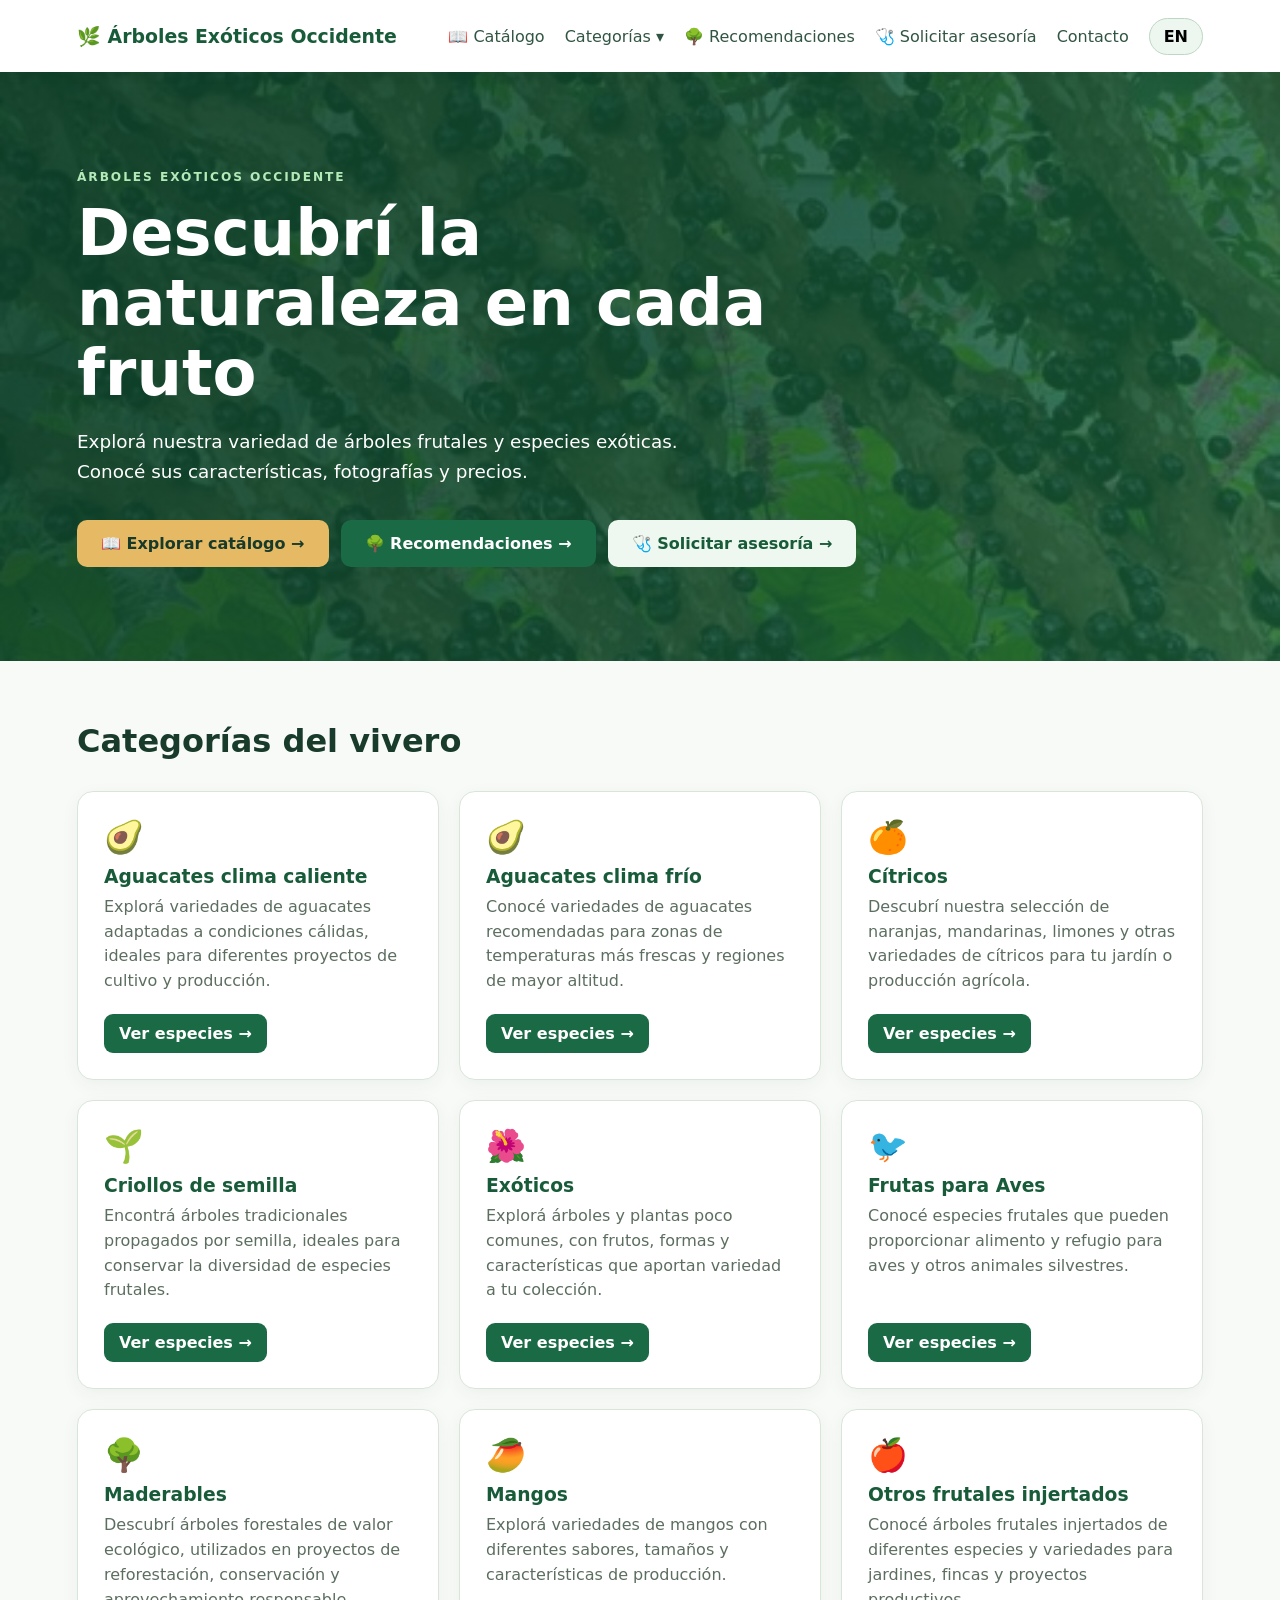
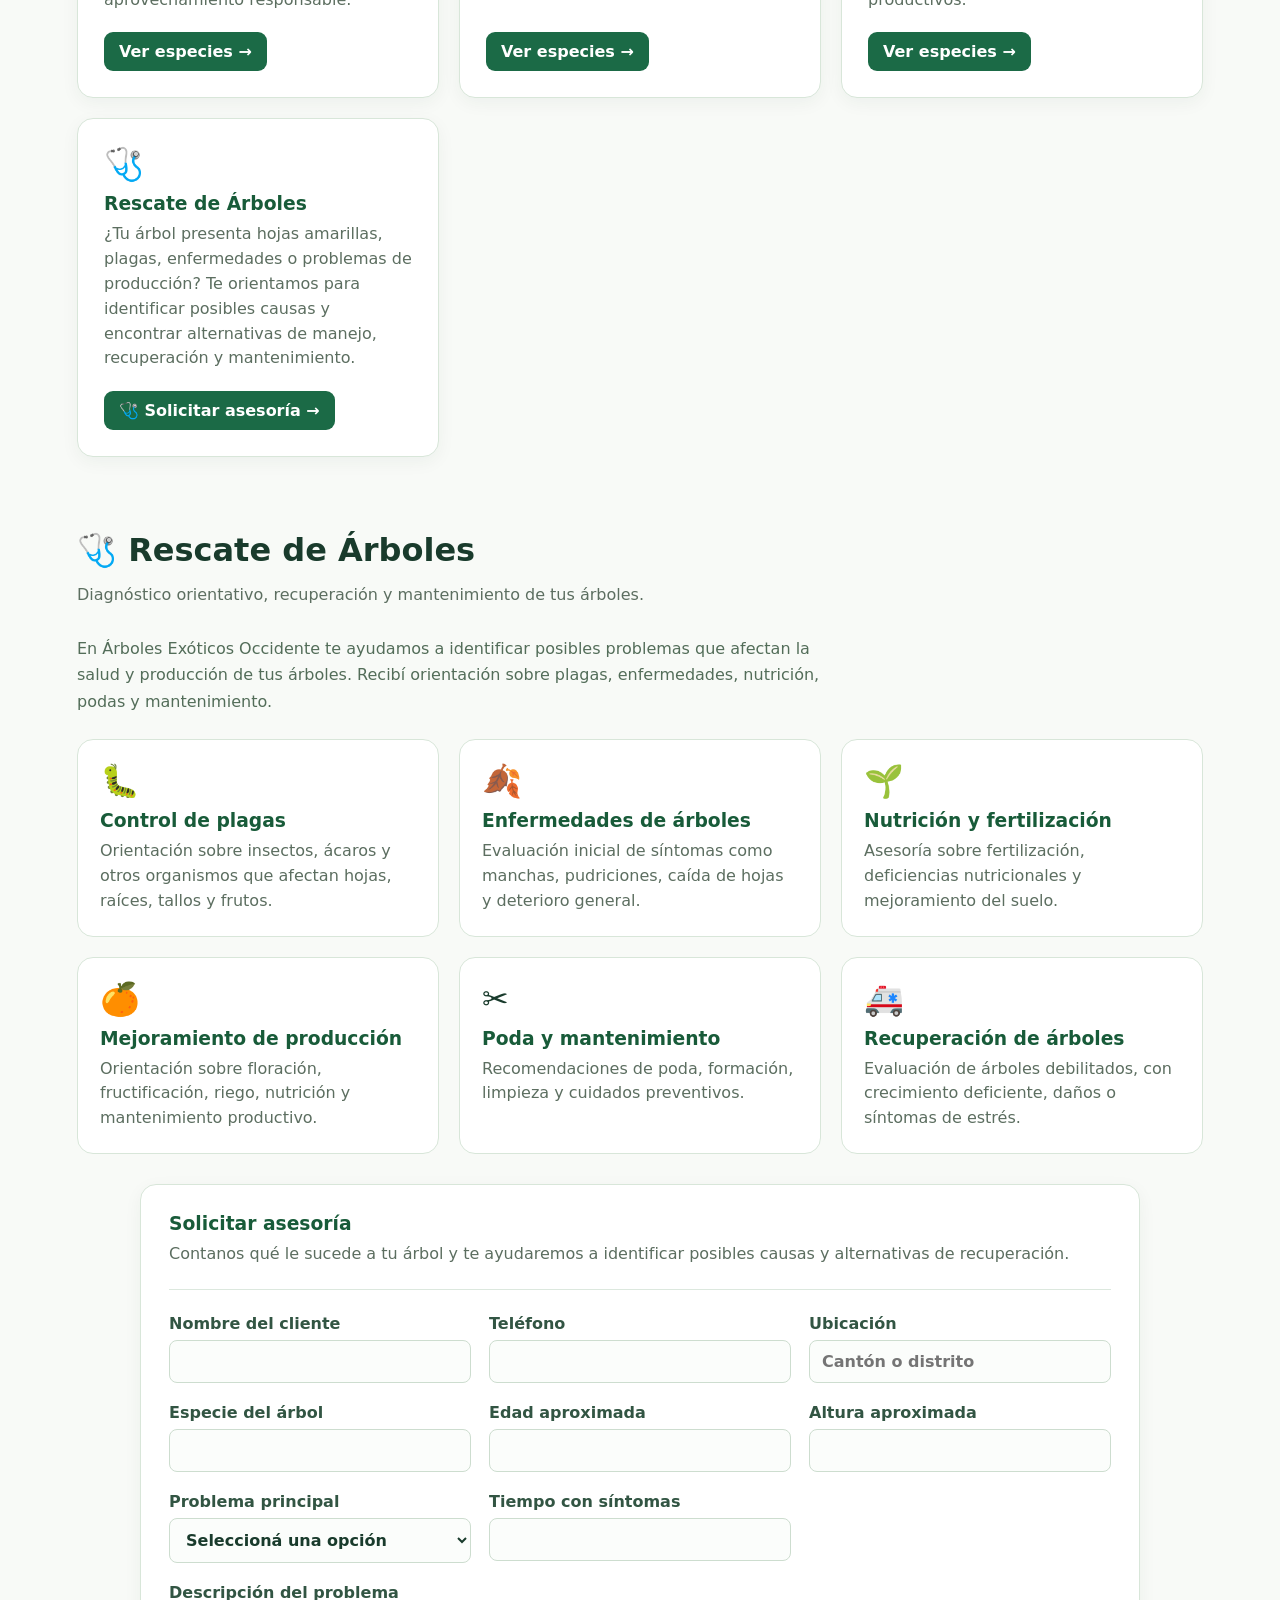
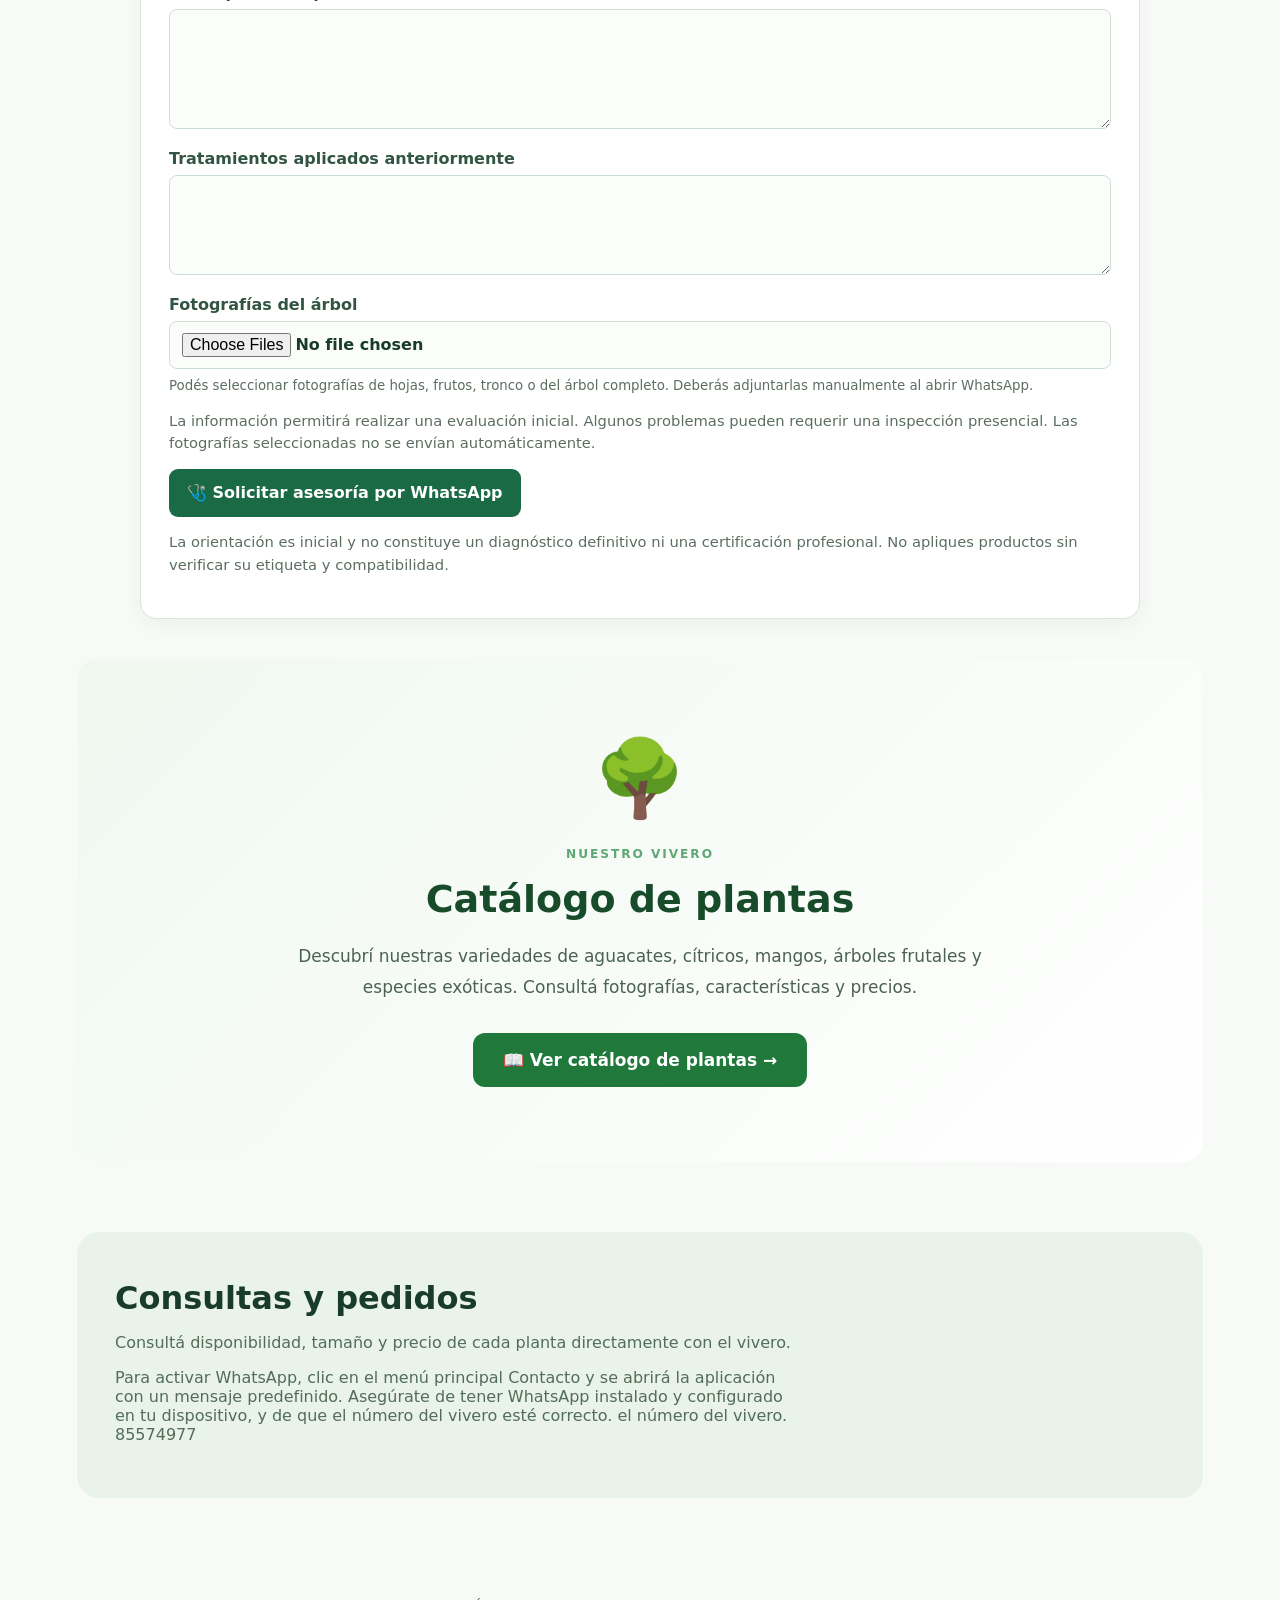
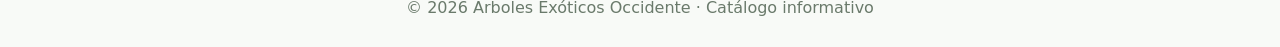
==== commit 8220294d: "rediseño de formulario" ====
--- a/index.html
+++ b/index.html
@@ -126,14 +126,16 @@
         <div id="rescue-services" class="rescue-services"></div>
         <form id="rescue-form" class="rescue-form">
             <h3 id="rescue-form-title">Solicitar asesoría</h3>
+            <p id="rescue-form-subtitle" class="rescue-form-subtitle">Contanos qué le sucede a tu árbol y te ayudaremos a identificar posibles causas y alternativas de recuperación.</p>
+            <div class="rescue-form-divider"></div>
             <div class="rescue-fields">
-                <label><span id="label-client-name">Nombre del cliente</span><input id="rescue-name" name="name" required></label>
-                <label><span id="label-phone">Teléfono</span><input id="rescue-phone" name="phone" type="tel" required></label>
-                <label><span id="label-location">Ubicación</span><input id="rescue-location" name="location" placeholder="Cantón o distrito"></label>
-                <label><span id="label-species">Especie del árbol</span><input id="rescue-species" name="species" required></label>
-                <label><span id="label-age">Edad aproximada</span><input id="rescue-age" name="age"></label>
-                <label><span id="label-height">Altura aproximada</span><input id="rescue-height" name="height"></label>
-                <label><span id="label-problem">Problema principal</span>
+                <label class="rescue-client-row"><span id="label-client-name">Nombre del cliente</span><input id="rescue-name" name="name" required></label>
+                <label class="rescue-client-row"><span id="label-phone">Teléfono</span><input id="rescue-phone" name="phone" type="tel" required></label>
+                <label class="rescue-client-row"><span id="label-location">Ubicación</span><input id="rescue-location" name="location" placeholder="Cantón o distrito"></label>
+                <label class="rescue-tree-row"><span id="label-species">Especie del árbol</span><input id="rescue-species" name="species" required></label>
+                <label class="rescue-tree-row"><span id="label-age">Edad aproximada</span><input id="rescue-age" name="age"></label>
+                <label class="rescue-tree-row"><span id="label-height">Altura aproximada</span><input id="rescue-height" name="height"></label>
+                <label class="rescue-problem-row"><span id="label-problem">Problema principal</span>
                     <select id="rescue-problem" name="problem" required>
                         <option value="">Seleccioná una opción</option>
                         <option>Plagas</option><option>Enfermedades</option><option>Hojas amarillas</option>
@@ -142,10 +144,10 @@
                         <option>Mantenimiento</option><option>Otro</option>
                     </select>
                 </label>
-                <label><span id="label-duration">Tiempo con síntomas</span><input id="rescue-duration" name="duration"></label>
+                <label class="rescue-problem-row"><span id="label-duration">Tiempo con síntomas</span><input id="rescue-duration" name="duration"></label>
                 <label class="rescue-wide"><span id="label-description">Descripción del problema</span><textarea id="rescue-description" name="description" rows="4" required></textarea></label>
                 <label class="rescue-wide"><span id="label-treatments">Tratamientos aplicados anteriormente</span><textarea id="rescue-treatments" name="treatments" rows="3"></textarea></label>
-                <label class="rescue-wide"><span id="label-photos">Fotografías (adjuntalas manualmente en WhatsApp)</span><input id="rescue-photos" type="file" accept="image/*" multiple></label>
+                <label class="rescue-wide"><span id="label-photos">Fotografías del árbol</span><input id="rescue-photos" type="file" accept="image/*" multiple><small id="rescue-photo-help">Podés seleccionar fotografías de hojas, frutos, tronco o del árbol completo. Deberás adjuntarlas manualmente al abrir WhatsApp.</small></label>
             </div>
             <p id="rescue-notice" class="rescue-notice">La información permitirá realizar una evaluación inicial. Algunos problemas pueden requerir una inspección presencial. Las fotografías seleccionadas no se envían automáticamente.</p>
             <button type="submit" class="rescue-submit" id="rescue-submit">🩺 Solicitar asesoría por WhatsApp</button>
@@ -260,7 +262,7 @@
                     nav: "🩺 Solicitar asesoría", title: "🩺 Rescate de Árboles", subtitle: "Diagnóstico orientativo, recuperación y mantenimiento de tus árboles.",
                     intro: "En Árboles Exóticos Occidente te ayudamos a identificar posibles problemas que afectan la salud y producción de tus árboles. Recibí orientación sobre plagas, enfermedades, nutrición, podas y mantenimiento.",
                     card: "¿Tu árbol presenta hojas amarillas, plagas, enfermedades o problemas de producción? Te orientamos para identificar posibles causas y encontrar alternativas de manejo, recuperación y mantenimiento.",
-                    request: "🩺 Solicitar asesoría →", requestAdvice: "🩺 Solicitar asesoría →", form: "Solicitar asesoría", name: "Nombre del cliente", phone: "Teléfono", location: "Ubicación", species: "Especie del árbol", age: "Edad aproximada", height: "Altura aproximada", problem: "Problema principal", duration: "Tiempo con síntomas", description: "Descripción del problema", treatments: "Tratamientos aplicados anteriormente", photos: "Fotografías (adjuntalas manualmente en WhatsApp)", choose: "Seleccioná una opción",
+                    request: "🩺 Solicitar asesoría →", requestAdvice: "🩺 Solicitar asesoría →", form: "Solicitar asesoría", formSubtitle: "Contanos qué le sucede a tu árbol y te ayudaremos a identificar posibles causas y alternativas de recuperación.", name: "Nombre del cliente", phone: "Teléfono", location: "Ubicación", species: "Especie del árbol", age: "Edad aproximada", height: "Altura aproximada", problem: "Problema principal", duration: "Tiempo con síntomas", description: "Descripción del problema", treatments: "Tratamientos aplicados anteriormente", photos: "Fotografías del árbol", photoHelp: "Podés seleccionar fotografías de hojas, frutos, tronco o del árbol completo. Deberás adjuntarlas manualmente al abrir WhatsApp.", choose: "Seleccioná una opción",
                     notice: "La información permitirá realizar una evaluación inicial. Algunos problemas pueden requerir una inspección presencial. Las fotografías seleccionadas no se envían automáticamente.",
                     submit: "🩺 Solicitar asesoría por WhatsApp", safety: "La orientación es inicial y no constituye un diagnóstico definitivo ni una certificación profesional. No apliques productos sin verificar su etiqueta y compatibilidad.",
                     services: [["🐛", "Control de plagas", "Orientación sobre insectos, ácaros y otros organismos que afectan hojas, raíces, tallos y frutos."], ["🍂", "Enfermedades de árboles", "Evaluación inicial de síntomas como manchas, pudriciones, caída de hojas y deterioro general."], ["🌱", "Nutrición y fertilización", "Asesoría sobre fertilización, deficiencias nutricionales y mejoramiento del suelo."], ["🍊", "Mejoramiento de producción", "Orientación sobre floración, fructificación, riego, nutrición y mantenimiento productivo."], ["✂️", "Poda y mantenimiento", "Recomendaciones de poda, formación, limpieza y cuidados preventivos."], ["🚑", "Recuperación de árboles", "Evaluación de árboles debilitados, con crecimiento deficiente, daños o síntomas de estrés."]]
@@ -300,7 +302,7 @@
                     nav: "🩺 Request Advice", title: "🩺 Tree Rescue", subtitle: "Guidance, recovery and maintenance for your trees.",
                     intro: "At Árboles Exóticos Occidente, we help identify possible problems affecting your trees' health and production. Receive guidance on pests, diseases, nutrition, pruning and maintenance.",
                     card: "Does your tree have yellow leaves, pests, diseases or production problems? We can help identify possible causes and management, recovery and maintenance alternatives.",
-                    request: "🩺 Request guidance →", form: "Request guidance", name: "Client name", phone: "Phone", location: "Location", species: "Tree species", age: "Approximate age", height: "Approximate height", problem: "Main problem", duration: "Time with symptoms", description: "Problem description", treatments: "Previous treatments", photos: "Photos (attach them manually in WhatsApp)", choose: "Select an option",
+                    request: "🩺 Request guidance →", form: "Request guidance", formSubtitle: "Tell us what is happening to your tree and we will help identify possible causes and recovery alternatives.", name: "Client name", phone: "Phone", location: "Location", species: "Tree species", age: "Approximate age", height: "Approximate height", problem: "Main problem", duration: "Time with symptoms", description: "Problem description", treatments: "Previous treatments", photos: "Tree photos", photoHelp: "You can select photos of leaves, fruit, trunk or the whole tree. Attach them manually when WhatsApp opens.", choose: "Select an option",
                     notice: "This information enables an initial assessment. Some problems may require an in-person inspection. Selected photos are not sent automatically.",
                     submit: "🩺 Request guidance via WhatsApp", safety: "This is initial guidance, not a definitive diagnosis or professional certification. Do not apply products without checking their label and compatibility.",
                     requestAdvice: "🩺 Request Advice →",
@@ -416,6 +418,7 @@
             document.getElementById("rescue-subtitle").textContent = t.subtitle;
             document.getElementById("rescue-intro").textContent = t.intro;
             document.getElementById("rescue-form-title").textContent = t.form;
+            document.getElementById("rescue-form-subtitle").textContent = t.formSubtitle;
             [["label-client-name", t.name], ["label-phone", t.phone], ["label-location", t.location], ["label-species", t.species], ["label-age", t.age], ["label-height", t.height], ["label-problem", t.problem], ["label-duration", t.duration], ["label-description", t.description], ["label-treatments", t.treatments], ["label-photos", t.photos]].forEach(([id, texto]) => document.getElementById(id).textContent = texto);
             document.getElementById("rescue-problem").options[0].textContent = t.choose;
             const problemas = idioma === "es"
@@ -423,6 +426,7 @@
                 : ["Pests", "Diseases", "Yellow leaves", "Leaf drop", "Low production", "Flowering problems", "Fertilization", "Pruning", "Recovery", "Maintenance", "Other"];
             [...document.getElementById("rescue-problem").options].slice(1).forEach((option, index) => option.textContent = problemas[index]);
             document.getElementById("rescue-location").placeholder = idioma === "es" ? "Cantón o distrito" : "Canton or district";
+            document.getElementById("rescue-photo-help").textContent = t.photoHelp;
             document.getElementById("rescue-notice").textContent = t.notice;
             document.getElementById("rescue-submit").textContent = t.submit;
             document.getElementById("rescue-safety").textContent = t.safety;
--- a/styles.css
+++ b/styles.css
@@ -283,6 +283,9 @@
 }
 
 .rescue-form {
+    width: 100%;
+    max-width: 1000px;
+    margin: 0 auto;
     padding: 28px;
     border: 1px solid #d8e6d9;
     border-radius: 16px;
@@ -291,14 +294,26 @@
 }
 
 .rescue-form h3 {
-    margin-top: 0;
+    margin: 0;
     color: #185b39
+}
+
+.rescue-form-subtitle {
+    margin: 8px 0 0;
+    color: #5c6e60;
+    line-height: 1.55
+}
+
+.rescue-form-divider {
+    height: 1px;
+    margin: 22px 0 24px;
+    background: #dce8de
 }
 
 .rescue-fields {
     display: grid;
-    grid-template-columns: repeat(2, minmax(0, 1fr));
-    gap: 16px
+    grid-template-columns: repeat(3, minmax(0, 1fr));
+    gap: 20px 18px
 }
 
 .rescue-fields label {
@@ -321,11 +336,22 @@
 }
 
 .rescue-fields textarea {
+    min-height: 120px;
     resize: vertical
+}
+
+.rescue-fields #rescue-treatments {
+    min-height: 100px
 }
 
 .rescue-wide {
     grid-column: 1 / -1
+}
+
+.rescue-fields small {
+    color: #5c6e60;
+    font-weight: 400;
+    line-height: 1.45
 }
 
 .rescue-notice,
@@ -336,6 +362,7 @@
 }
 
 .rescue-submit {
+    min-height: 48px;
     border: 0;
     border-radius: 9px;
     padding: 13px 18px;
@@ -573,6 +600,10 @@
     }
 
     .rescue-services {
+        grid-template-columns: repeat(2, minmax(0, 1fr))
+    }
+
+    .rescue-fields {
         grid-template-columns: repeat(2, minmax(0, 1fr))
     }
 }
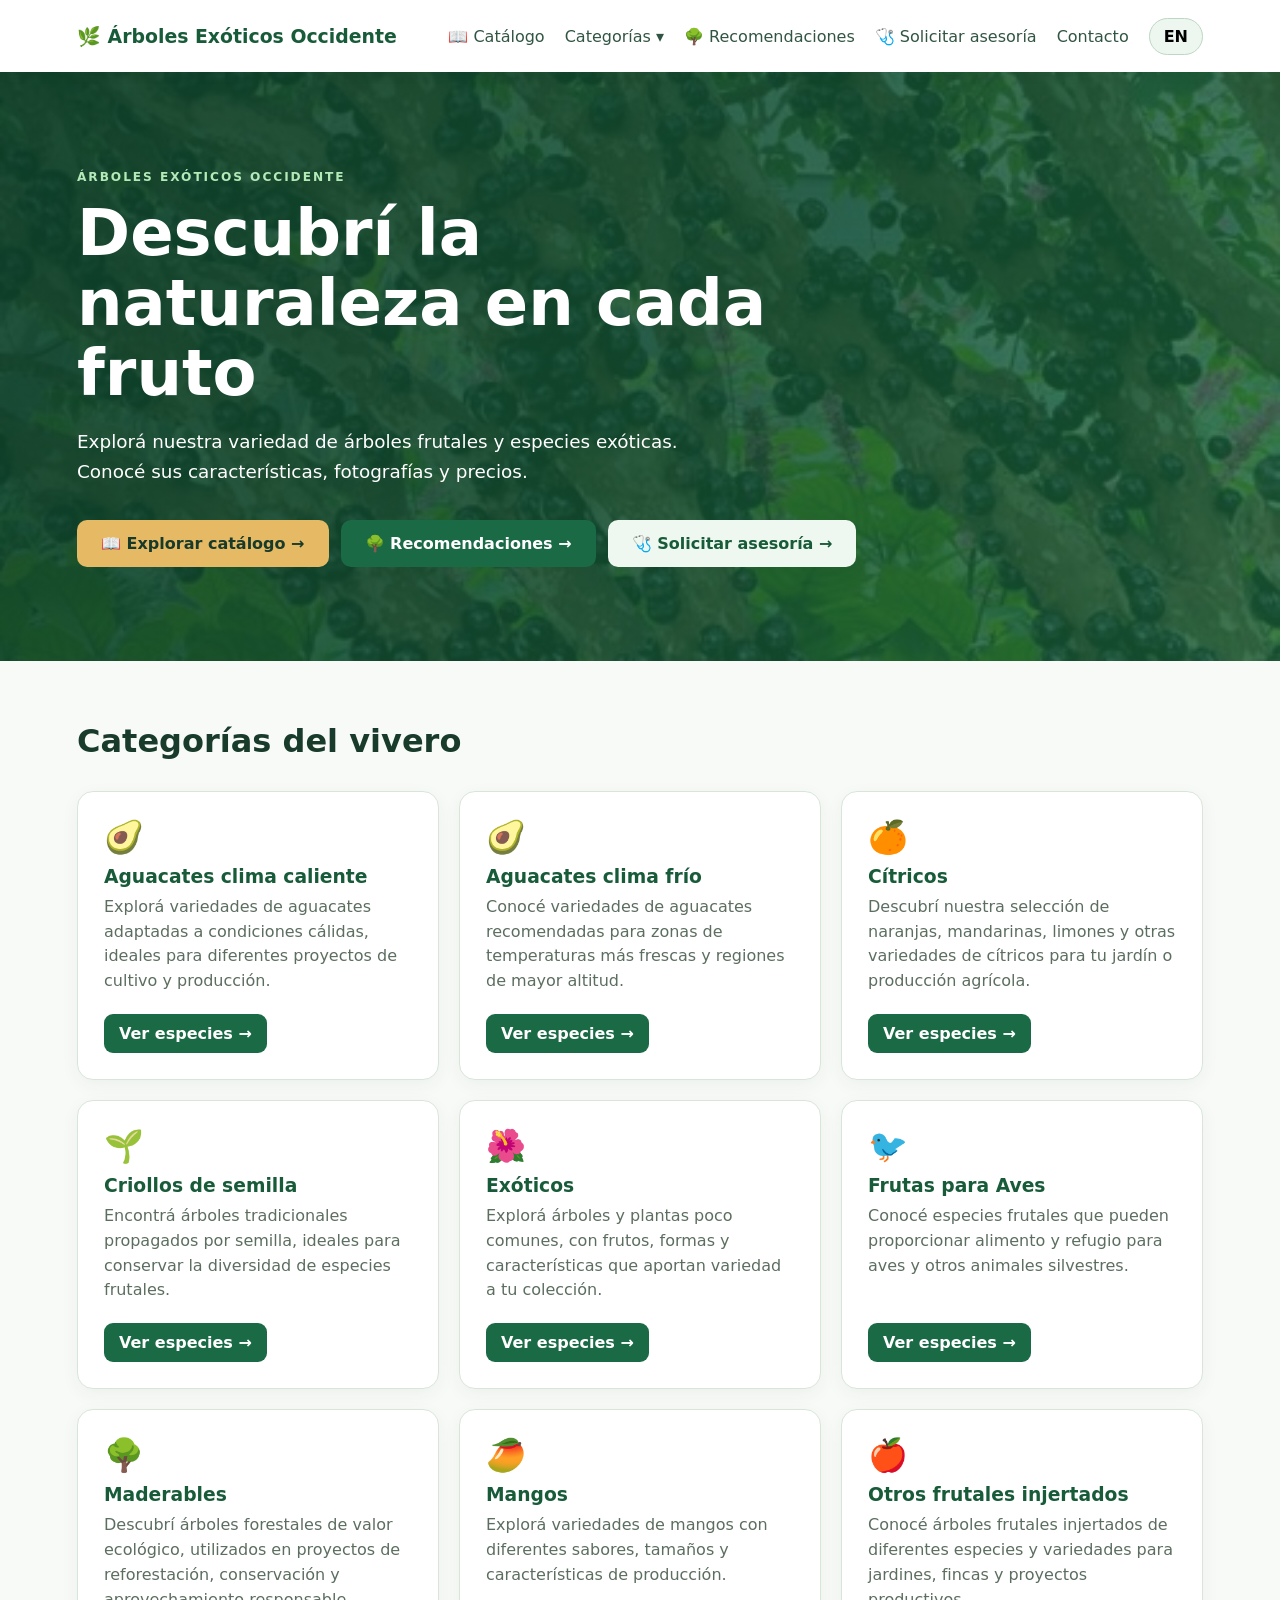
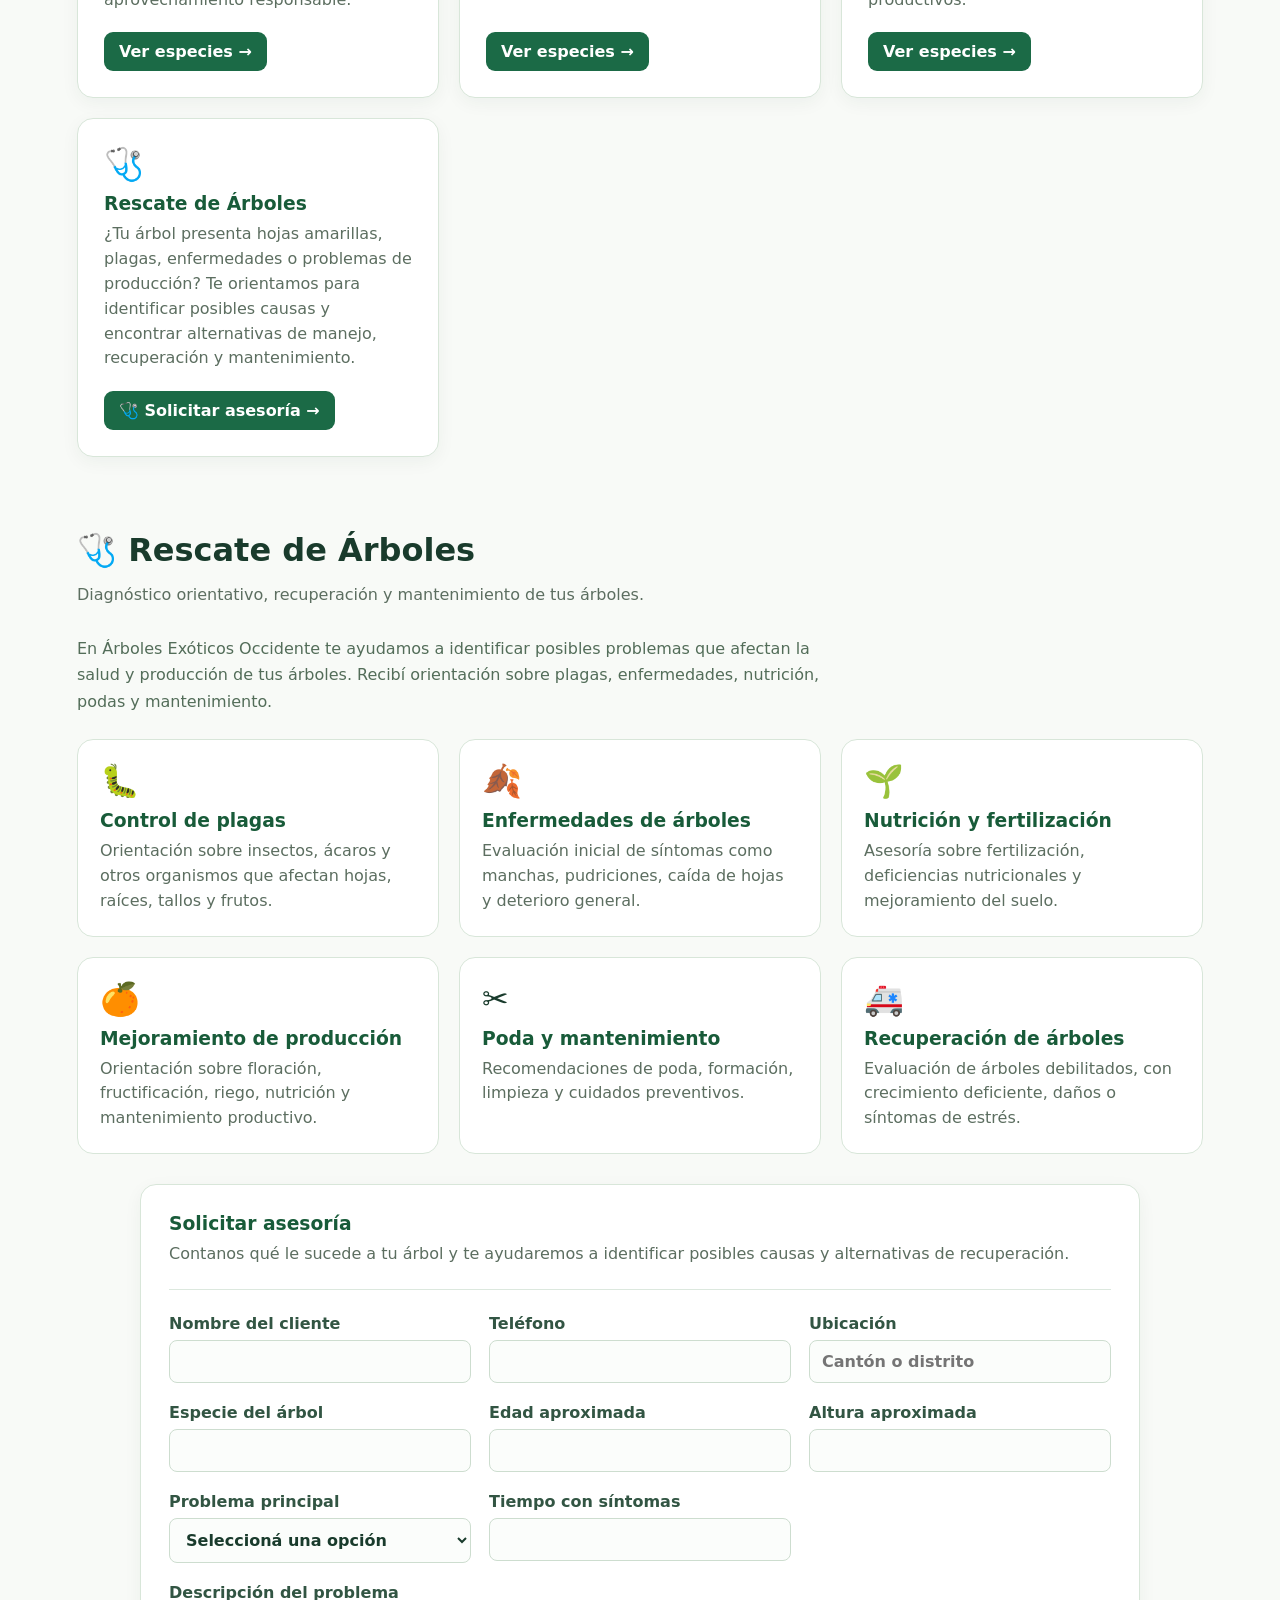
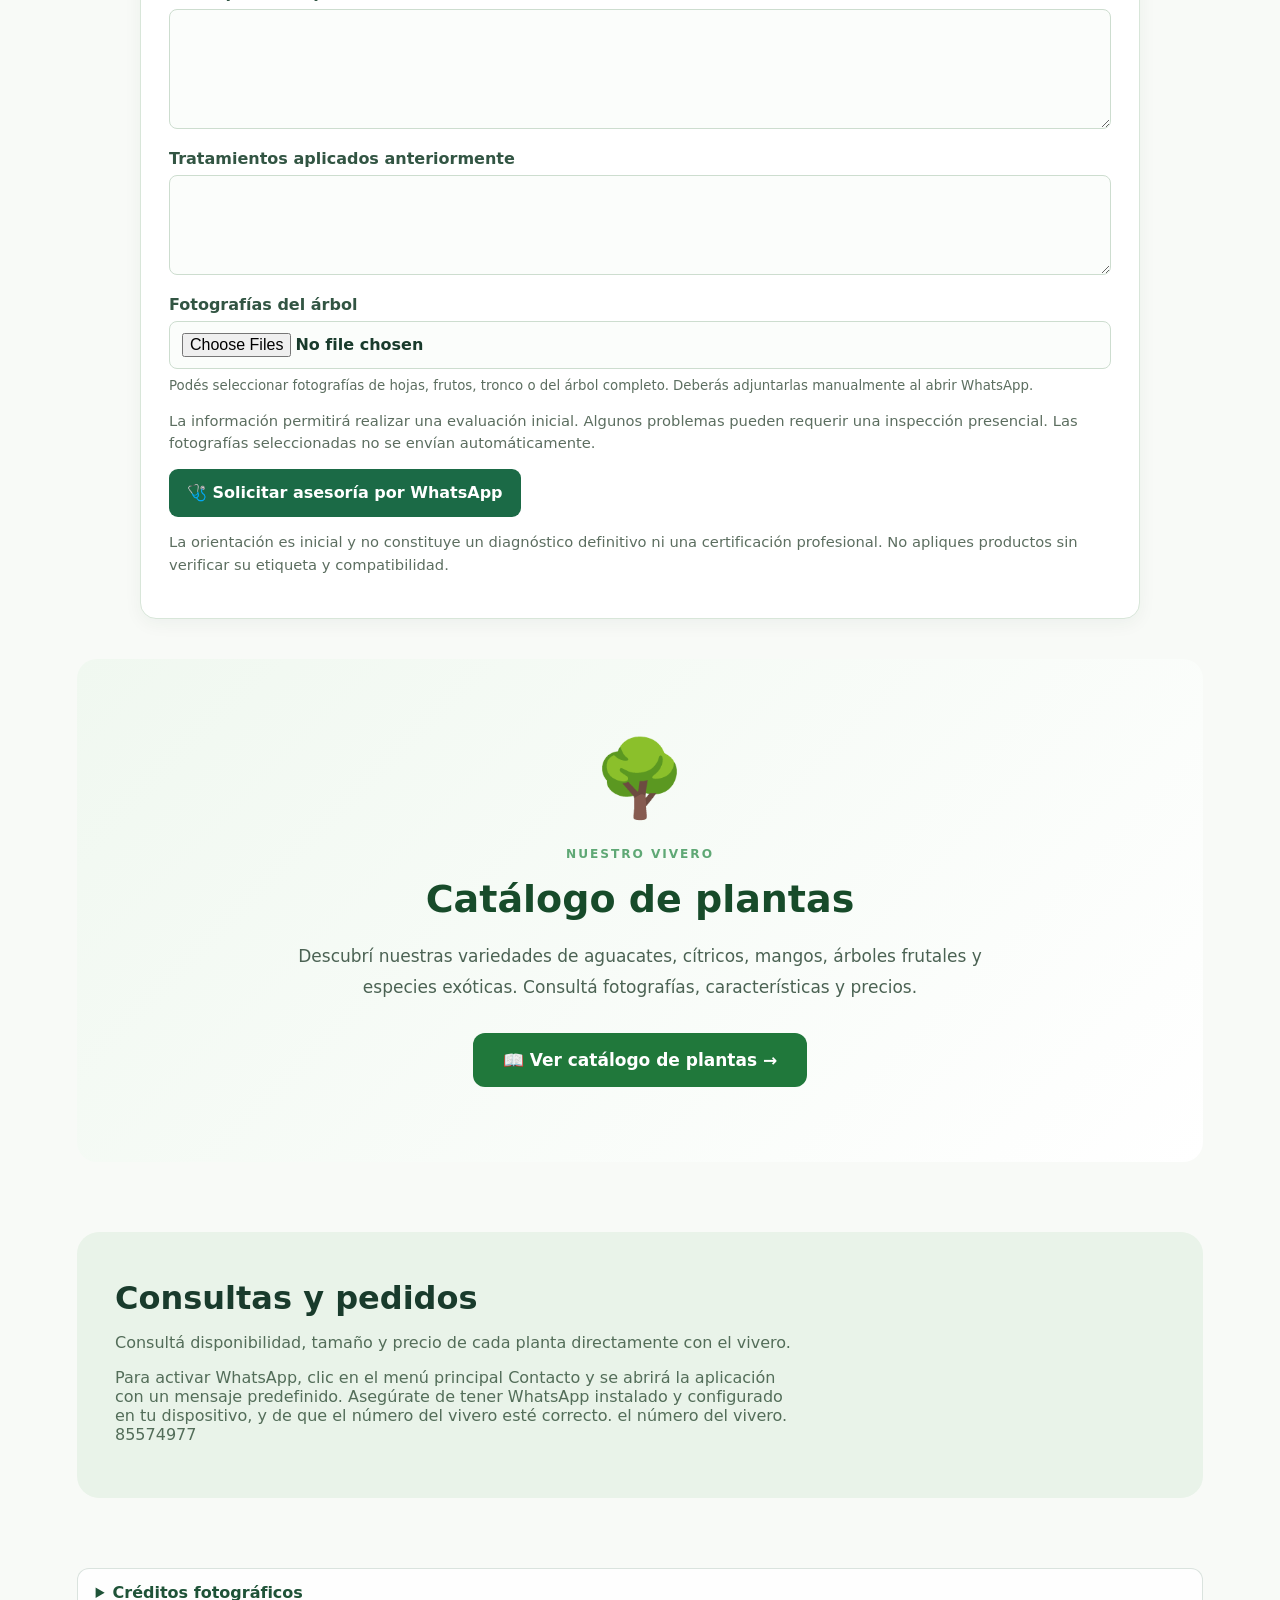
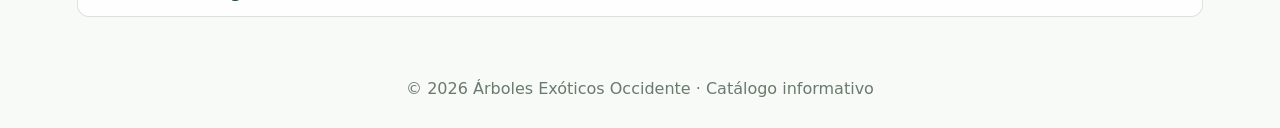
==== commit 4ebbeddf: "cambios varios" ====
--- a/index.html
+++ b/index.html
@@ -212,6 +212,16 @@
 
     </main>
 
+    <section class="photo-credits wrap" aria-labelledby="photo-credits-title">
+        <details>
+            <summary id="photo-credits-title">Créditos fotográficos</summary>
+            <p id="photo-credits-note">Fotografías reutilizadas con sus licencias correspondientes. Se aplicó recorte proporcional, lienzo blanco y conversión a WebP.</p>
+            <ul id="photo-credits-list">
+                <li>Cargando créditos fotográficos...</li>
+            </ul>
+        </details>
+    </section>
+
     <!-- PIE DE PÁGINA -->
     <footer>
         © <span id="year"></span>
@@ -274,7 +284,9 @@
                 contacto: "Consultas y pedidos",
                 contactoTexto: "Consultá disponibilidad, tamaño y precio de cada planta directamente con el vivero.",
                 nota: "Para activar notificaciones, clic  en el menú principal Contacto.",
-                footer: "Catálogo informativo "
+                footer: "Catálogo informativo ",
+                photoCredits: "Créditos fotográficos",
+                photoCreditsNote: "Fotografías reutilizadas con sus licencias correspondientes. Se aplicó recorte proporcional, lienzo blanco y conversión a WebP."
             },
 
             en: {
@@ -315,7 +327,9 @@
                 contacto: "Inquiries and orders",
                 contactoTexto: "Ask the nursery directly about plant availability, size and price.",
                 nota: "To enable WhatsApp, configure the nursery phone number.",
-                footer: "Informational catalog"
+                footer: "Informational catalog",
+                photoCredits: "Photo credits",
+                photoCreditsNote: "Reused photographs are shown with their applicable licenses. Proportional cropping, a white canvas and WebP conversion were applied."
             }
         };
 
@@ -349,6 +363,8 @@
                 document.getElementById("contact-text").textContent = t.contactoTexto;
                 document.getElementById("contact-note").textContent = t.nota;
                 document.getElementById("footer-text").textContent = t.footer;
+                document.getElementById("photo-credits-title").textContent = t.photoCredits;
+                document.getElementById("photo-credits-note").textContent = t.photoCreditsNote;
 
                 document.querySelectorAll("[data-es][data-en]").forEach(
                     elemento => {
@@ -356,6 +372,38 @@
                             elemento.getAttribute("data-" + idioma);
                     }
                 );
+
+                fetch("reportes/fuentes_fotograficas.json")
+                    .then(response => {
+                        if (!response.ok) {
+                            throw new Error("No se pudo cargar el registro de créditos fotográficos.");
+                        }
+                        return response.json();
+                    })
+                    .then(fuentes => {
+                        const lista = document.getElementById("photo-credits-list");
+                        lista.replaceChildren();
+                        fuentes.forEach(fuente => {
+                            const item = document.createElement("li");
+                            item.append(document.createTextNode(`${fuente.identificacion} — ${fuente.autor} · `));
+                            const fuenteEnlace = document.createElement("a");
+                            fuenteEnlace.href = fuente.fuente;
+                            fuenteEnlace.target = "_blank";
+                            fuenteEnlace.rel = "noopener noreferrer";
+                            fuenteEnlace.textContent = "fuente";
+                            item.append(fuenteEnlace, document.createTextNode(" · "));
+                            const licenciaEnlace = document.createElement("a");
+                            licenciaEnlace.href = fuente.licencia_url || fuente.fuente;
+                            licenciaEnlace.target = "_blank";
+                            licenciaEnlace.rel = "noopener noreferrer";
+                            licenciaEnlace.textContent = fuente.licencia;
+                            item.append(licenciaEnlace);
+                            lista.appendChild(item);
+                        });
+                    })
+                    .catch(error => {
+                        document.getElementById("photo-credits-list").textContent = error.message;
+                    });
 
                 this.textContent = idioma === "es" ? "EN" : "ES";
                 cargarMenuCategorias();
--- a/styles.css
+++ b/styles.css
@@ -486,6 +486,41 @@
     text-align: center;
     padding: 30px;
     color: #6a7a6b
+}
+
+.photo-credits {
+    margin-top: 2rem;
+    margin-bottom: 2rem;
+}
+
+.photo-credits details {
+    background: rgba(255, 255, 255, 0.82);
+    border: 1px solid rgba(31, 83, 56, 0.16);
+    border-radius: 12px;
+    padding: 0.9rem 1.1rem;
+}
+
+.photo-credits summary {
+    color: #1f5338;
+    cursor: pointer;
+    font-weight: 700;
+}
+
+.photo-credits p,
+.photo-credits li {
+    color: #496052;
+    font-size: 0.86rem;
+}
+
+.photo-credits ul {
+    columns: 2;
+    margin-bottom: 0;
+}
+
+@media (max-width: 700px) {
+    .photo-credits ul {
+        columns: 1;
+    }
 }
 
 dialog {
